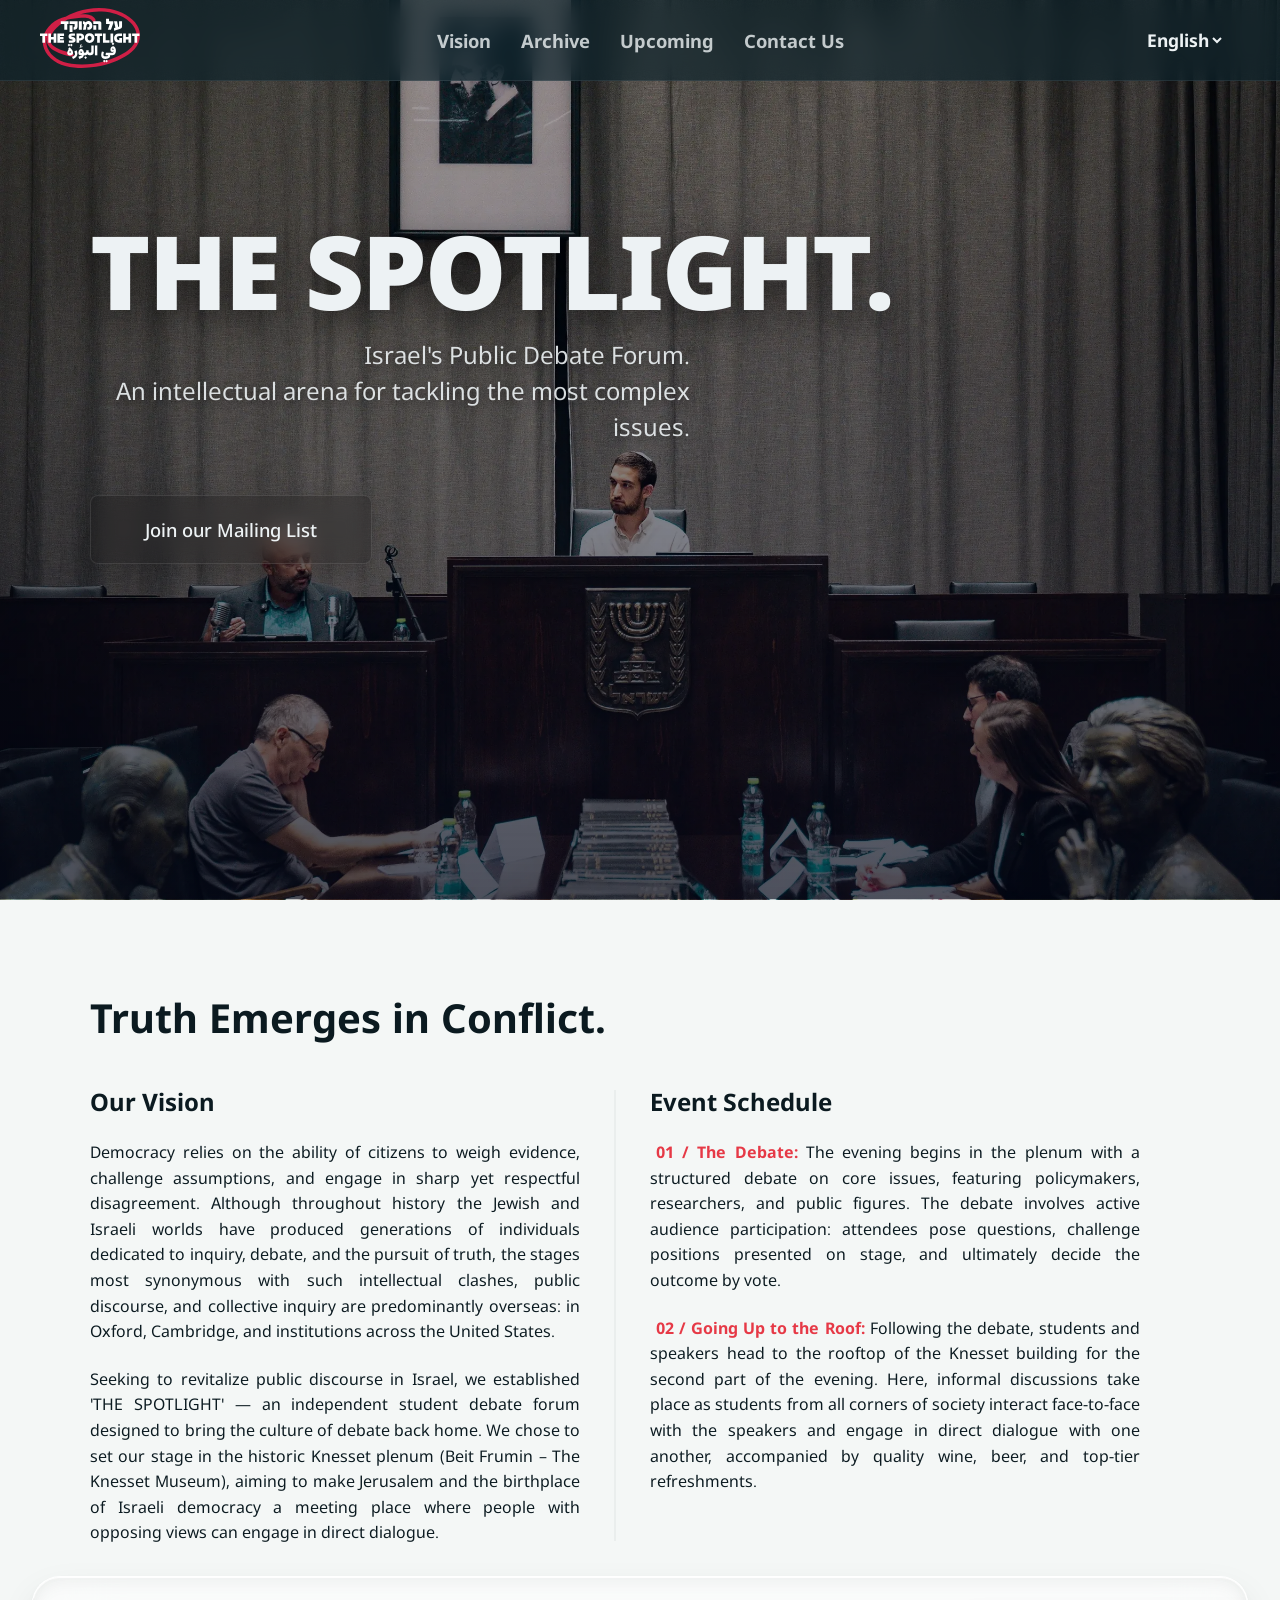
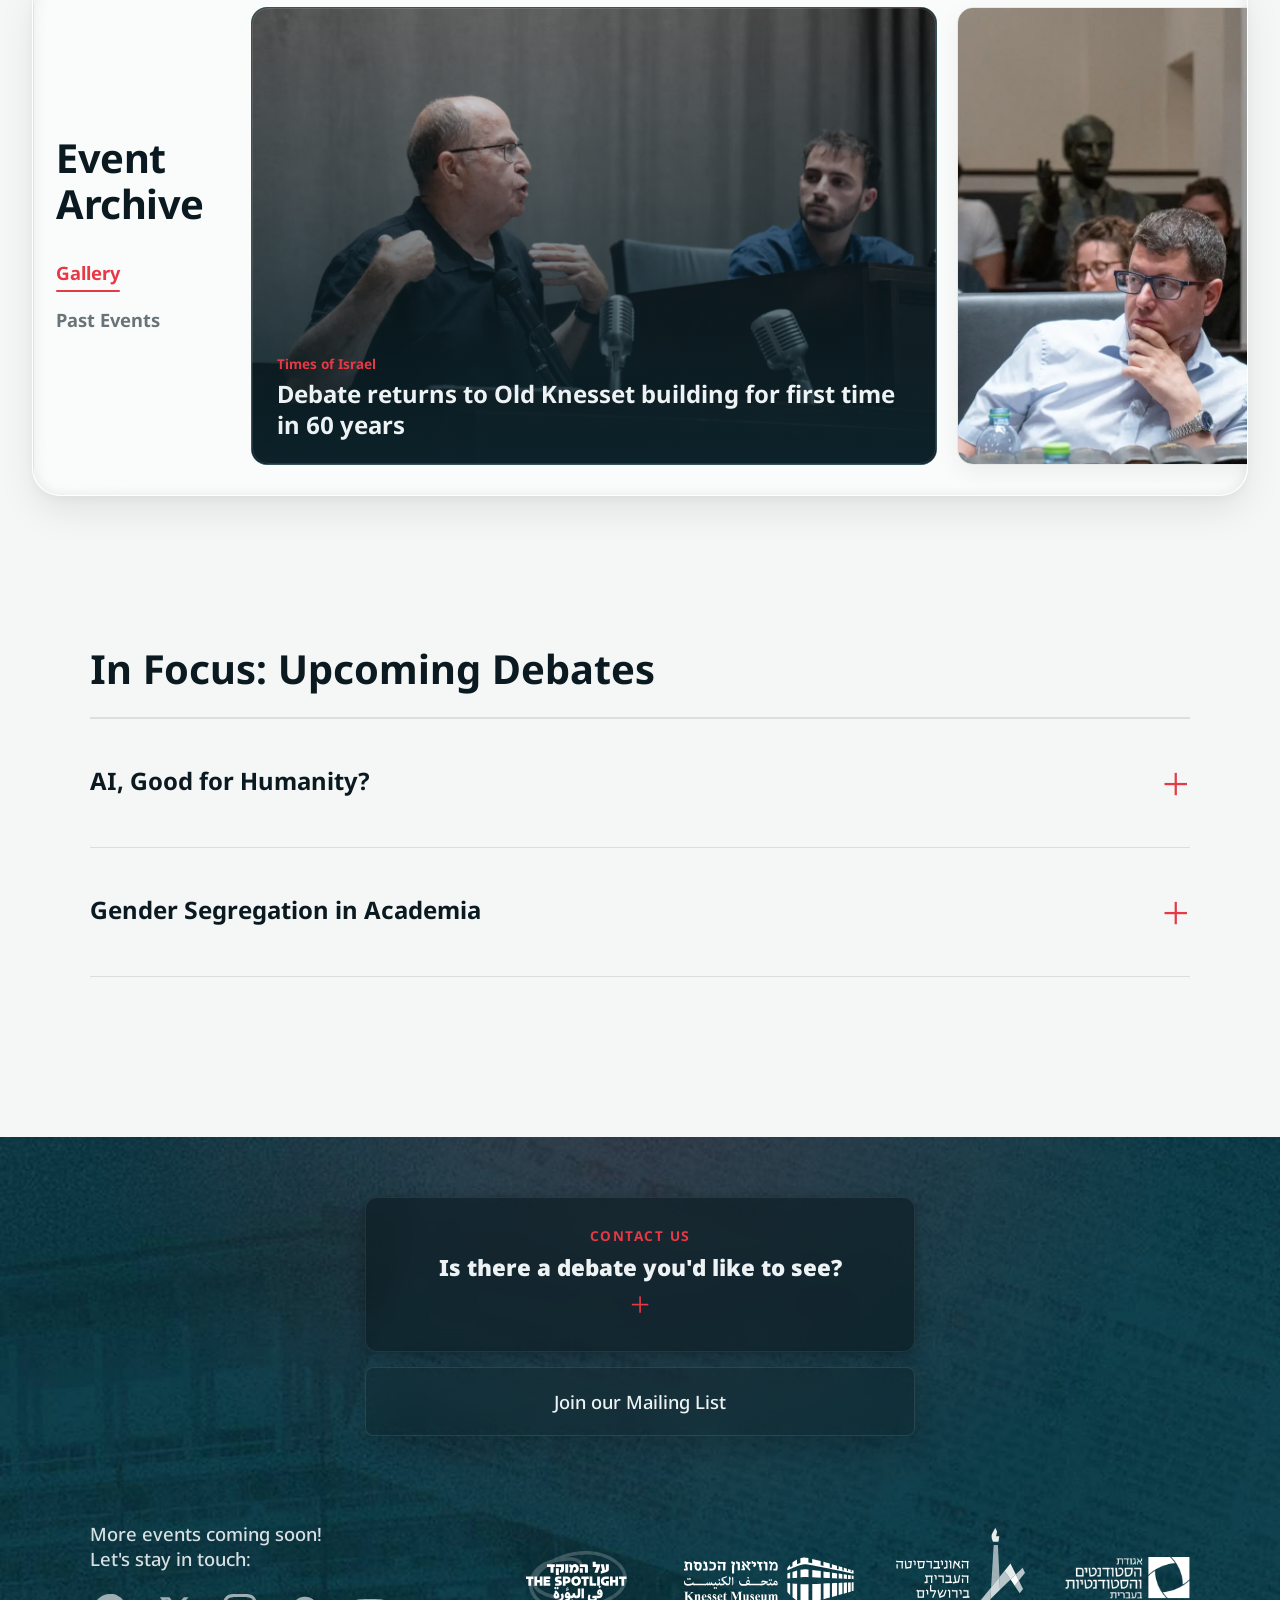
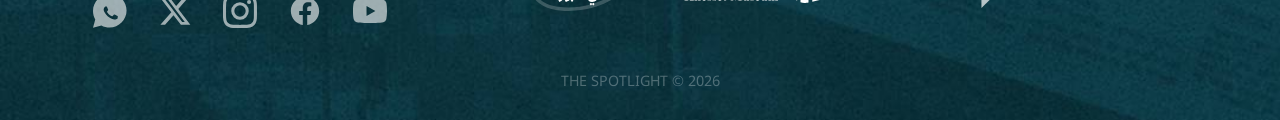
==== index.html @ 6055591a "Update index.html" ====
<!DOCTYPE html>
<html lang="he" dir="rtl">

<head>
    <meta charset="UTF-8">
    <meta name="viewport" content="width=device-width, initial-scale=1.0">

    <meta name="description"
        content="פורום הדיבייט 'על המוקד' מביא לירושלים עימותים פומביים ושיח אינטלקטואלי על סוגיות הליבה של החברה הישראלית. הצטרפו לזירת דיבייט ביקורתית, אמיצה ומרתקת.">
    <title>על המוקד | פורום לדיבייט ציבורי בירושלים</title>

    <meta property="og:title" content="על המוקד | פורום לדיבייט ציבורי">
    <meta property="og:description"
        content="זירה אינטלקטואלית להתמודדות ישירה עם הסוגיות המורכבות ביותר בחברה הישראלית.">
    <meta property="og:image" content="https://alhamoked.co.il/images/al-hamoked-logo-bg.jpg">
    <meta property="og:url" content="https://alhamoked.co.il/">
    <meta property="og:type" content="website">

    <link rel="canonical" href="https://alhamoked.co.il/">
    <link rel="icon" type="image/png" href="assets/logos/color-icon.svg">
    <link rel="preload" as="image" href="assets/backgrounds/home-bg.webp" media="(max-width: 768px)">
    <link rel="preload" as="image" href="assets/backgrounds/home-desktop.webp" media="(min-width: 769px)">

    <link rel="stylesheet" href="css/style.css?v=gallery-20261108b">
    <link rel="stylesheet" href="css/scroll-dots.css?v=4">

    <link rel="preconnect" href="https://fonts.googleapis.com">
    <link rel="preconnect" href="https://fonts.gstatic.com" crossorigin>
    <link rel="stylesheet" href="https://cdn.jsdelivr.net/npm/swiper@11/swiper-bundle.min.css" />
    <link rel="preload" as="style"
        href="https://fonts.googleapis.com/css2?family=Noto+Sans+Hebrew:wght@300;400;700;900&display=swap">
    <link rel="stylesheet"
        href="https://fonts.googleapis.com/css2?family=Noto+Sans+Hebrew:wght@300;400;700;900&display=swap" media="print"
        onload="this.media='all'">
    <noscript>
        <link rel="stylesheet"
            href="https://fonts.googleapis.com/css2?family=Noto+Sans+Hebrew:wght@400;700;900&display=swap">
    </noscript>
    <script async src="https://www.googletagmanager.com/gtag/js?id=G-80YD1XNTTD"></script>
    <script>
        window.dataLayer = window.dataLayer || [];
        function gtag() { dataLayer.push(arguments); }
        gtag('js', new Date());
        gtag('config', 'G-80YD1XNTTD');
    </script>


<body>
    <section id="hero">

        <header id="main-header">
            <div class="container header-container">

                <a href="#" class="header-logo">
                    <img src="assets/logos/al-hamoked-logo.svg" alt="על המוקד">
                </a>

                <div class="header-nav-wrapper">
                    <nav class="main-nav">
                        <a href="#vision" class="nav-link" data-i18n="nav_vision">חזון</a>
                        <a href="#archive" class="nav-link" data-i18n="nav_archive">ארכיון</a>
                        <a href="#launch" id="navLaunchLink" class="nav-link" style="display: none;"
                            data-i18n="nav_launch">האירוע הקרוב</a>
                        <a href="#future" class="nav-link" data-i18n="nav_future">במורד הדרך</a>
                        <a href="#contact" class="nav-link" data-i18n="nav_contact">צרו קשר</a>

                        <div class="mobile-lang-item">
                            <select class="lang-selector mobile-selector">
                                <option value="he">עברית</option>
                                <option value="en">English</option>
                                <option value="ar">العربية</option>
                            </select>
                        </div>
                    </nav>
                    <!--<a href="#" id="headerRegisterBtn" class="btn header-cta" target="_blank"
                        data-i18n="nav_register">להרשמה</a>-->
                </div>

                <div class="lang-switcher desktop-only" style="margin-right: 15px;">
                    <select class="lang-selector desktop-selector"
                        style="padding: 6px 0; background: transparent; color: inherit; border: none; outline: none; font-family: inherit; cursor: pointer; font-size: 1.1rem; font-weight: 700;">
                        <option value="he" style="color: #000;">עברית</option>
                        <option value="en" style="color: #000;">English</option>
                        <option value="ar" style="color: #000;">العربية</option>
                    </select>
                </div>

                <button class="hamburger" aria-label="תפריט ניווט">
                    <span class="bar"></span>
                    <span class="bar"></span>
                    <span class="bar"></span>
                </button>
            </div>
        </header>

        </header>
        <div class="container">

            <div class="reveal">

                <h1 data-i18n="hero_title">על המוקד.</h1>
                <p class="hero-sub" data-i18n="hero_sub"> פורום הדיבייט הציבורי בישראל.<br>
                    זירה אינטלקטואלית להתמודדות ישירה עם הסוגיות
                    המורכבות ביותר.
                </p>

                <div class="hero-alignment">
                    <div class="hero-buttons">
                        <a href="#" id="heroMainBtn" class="btn" target="_blank" data-i18n="hero_main_btn">להרשמה לאירוע
                            הקרוב</a>
                        <a href="#launch" id="heroLaunchBtn" class="btn btn-secondary"
                            data-i18n="hero_launch_btn">לפרטים על האירוע הקרוב</a>
                    </div>
                </div>
            </div>
        </div>
    </section>

    <section id="vision" class="section-light">
        <div class="container">
            <div class="vision-block reveal">
                <h2 class="vision-title" data-i18n="vision_title">האמת נחשפת בקונפליקט.</h2>

                <div class="vision-grid">
                    <!-- טור ימין -->
                    <div class="vision-col">
                        <h3 class="vision-subtitle" data-i18n="vision_subtitle_main">החזון שלנו</h3>
                        <p data-i18n="vision_p1"></p>
                        <p data-i18n="vision_p2"></p>
                    </div>

                    <!-- טור שמאל -->
                    <div class="vision-col">
                        <h3 class="vision-subtitle" data-i18n="vision_subtitle_secondary">מהלך האירוע</h3>

                        <p>
                            <strong class="vision-badge" data-i18n="vision_badge_debate"></strong>
                            <span data-i18n="vision_p_debate"></span>
                        </p>

                        <p>
                            <strong class="vision-badge" data-i18n="vision_badge_rooftop"></strong>
                            <span data-i18n="vision_p_rooftop"></span>
                        </p>
                    </div>
                </div>
            </div>
        </div>
    </section>

    <section id="archive" class="archive-section-outer">
        <div class="container-wide">
            <div class="archive-capsule">

                <!-- סרגל הצד הקבוע (חלק מובנה מהקפסולה) -->
                <div class="archive-sidebar">
                    <h2 data-i18n="archive_sidebar_title">ארכיון האירועים</h2>

                    <div class="archive-tabs">
                        <button class="archive-tab-btn active" data-target="galleryTrack" data-i18n="tab_gallery">גלריה</button>
                        <button class="archive-tab-btn" data-target="archiveTrack" data-i18n="tab_past_events">אירועי עבר</button>
                    </div>
                </div>

                <!-- אזור הגלילה האופקית של התמונות -->
                <div class="archive-scroll" id="archiveScroll">

                    <div class="archive-track-flex tab-content active" id="galleryTrack">
                        <a href="https://www.timesofisrael.com/debate-returns-to-old-knesset-building-for-first-time-in-60-years/"
                            target="_blank" class="event-card-img auto-width static-card">
                            <img src="assets/archive/730703763_18092832350096565_79495857836698295_n.webp"
                                alt="Times of Israel Article" loading="lazy" decoding="async" class="card-bg-img">
                            <div class="card-text-overlay">
                                <span class="event-date">Times of Israel</span>
                                <span class="event-card-title">Debate returns to Old Knesset building for first time in 60 years</span>
                            </div>
                        </a>
                        <img src="assets/archive/732610773_18092832368096565_1071673198414799114_n.webp" alt="תמונת אווירה" class="flex-img" loading="lazy" decoding="async">
                        <img src="assets/archive/photo-01.webp" alt="תמונת אווירה" class="flex-img" loading="lazy" decoding="async">
                        <img src="assets/archive/731335965_18092832377096565_7592075476505963204_n.webp" alt="תמונת אווירה" class="flex-img" loading="lazy" decoding="async">
                        <img src="assets/archive/730713371_18092832341096565_2025634589810185414_n.webp" alt="תמונת אווירה" class="flex-img" loading="lazy" decoding="async">
                        <img src="assets/archive/731068116_18092832398096565_5347207243813597346_n.webp" alt="תמונת אווירה" class="flex-img" loading="lazy" decoding="async">
                        <img src="assets/archive/730786551_18092832380096565_2765289788235460997_n.webp" alt="תמונת אווירה" class="flex-img" loading="lazy" decoding="async">
                        <img src="assets/archive/730774671_18092832389096565_7998700426880721513_n.webp" alt="תמונת אווירה" class="flex-img" loading="lazy" decoding="async">
                    </div>

                    <div class="archive-track-flex tab-content" id="archiveTrack">
                        <!-- מוזרק דינמית מה-JS -->
                    </div>

                </div>

            </div> <!-- סגירת archive-capsule -->
        </div> <!-- סגירת container-wide -->
    </section>
    <!-- שבלונת הכרטיסייה - מוסתרת -->
    <template id="archive-card-template">
        <a href="#" class="event-card-img">
            <span class="motion-label event-date" style="margin-bottom: 8px;"></span>
            <span class="event-card-title"></span>
        </a>
    </template>

    <!-- מודל תצוגת אירוע עבר (משופץ) -->
    <div class="event-modal" id="eventModal">
        <div class="event-modal-backdrop" id="eventModalBackdrop"></div>
        <div class="event-modal-content">
            <button class="event-modal-close" id="eventModalClose" aria-label="סגירה">&times;</button>

            <div class="modal-body">
                <!-- כותרת ונושא הדיבייט -->
                <h3 id="modalTitle" style="font-size: 2.8rem; font-weight: 900; margin-bottom: 20px;"></h3>
                <span class="motion-label" data-i18n="modal_motion">נושא הדיון</span>
                <p id="modalMotion" class="motion-text" style="font-size: 1.8rem; margin-bottom: 50px;"></p>

                <!-- 1. רשימת הדוברים (ראשונה, מיד אחרי הנושא) -->
                <div id="modalSides" class="sides-grid"></div>

                <!-- 2. דשבורד תוצאות (שני, עם ריווח מלמעלה ולמטה) -->
                <div id="modalResultsDashboard"
                    style="display: none; background: rgba(0,0,0,0.25); padding: 30px; border-radius: 12px; border: 1px solid rgba(255,255,255,0.05); margin-top: 60px; margin-bottom: 60px; align-items: center; justify-content: space-between;">

                    <!-- נתוני צד א' (ימין) -->
                    <div style="flex: 1; text-align: right;">
                        <h4 id="resNameA" style="font-size: 1.1rem; margin-bottom: 5px; opacity: 0.9;"></h4>
                        <span id="resVotesA"
                            style="font-size: 2.5rem; font-weight: 900; line-height: 1.1; display: block;"></span>
                        <span style="font-size: 1rem; opacity: 0.6;" data-i18n="modal_votes">קולות</span>
                        <!-- מופיע פעמיים במודל, הוסף לשניהם -->
                    </div>

                    <!-- גרף ה-SVG באמצע -->
                    <div style="flex: 1.5; text-align: center; padding: 0 20px;">
                        <img id="resChartImg" src="" alt="גרף הצבעות"
                            style="width: 100%; max-width: 250px; height: auto;">
                    </div>

                    <!-- נתוני צד ב' (שמאל) -->
                    <div
                        style="flex: 1; text-align: left; display: flex; flex-direction: column; align-items: flex-end;">
                        <h4 id="resNameB" style="font-size: 1.1rem; margin-bottom: 5px; opacity: 0.9;"></h4>
                        <div>
                            <span id="resVotesB"
                                style="font-size: 2.5rem; font-weight: 900; line-height: 1.1; display: block; text-align: left;"></span>
                            <span style="font-size: 1rem; opacity: 0.6;" data-i18n="modal_votes">קולות</span>
                            <!-- מופיע פעמיים במודל, הוסף לשניהם -->
                        </div>
                    </div>
                </div>

                <!-- 3. גלריית תמונות של האירוע (מוצגת רק אם יש תמונות) -->
                <div id="modalGallery" class="event-gallery" hidden>
                    <span class="motion-label eg-head"><span data-i18n="modal_gallery">מהאירוע</span></span>
                    <div class="eg-strip" id="egStrip"></div>
                </div>

                <!-- 4. סרטון היוטיוב (בתחתית עם ריווח גדול) -->
                <div class="modal-debate">
                    <span class="motion-label" style="margin-bottom: 20px; display: block;"
                        data-i18n="modal_full_debate">הדיבייט המלא</span>
                    <iframe id="modalVideo" class="video-embed" src="" frameborder="0"
                        allow="accelerometer; autoplay; clipboard-write; encrypted-media; gyroscope; picture-in-picture"
                        allowfullscreen></iframe>
                </div>
            </div>
        </div>
    </div>


    <div class="eg-lightbox" id="egLightbox" hidden role="dialog" aria-modal="true">
        <div class="eg-backdrop" id="egBackdrop"></div>
        <button class="eg-close" id="egClose" type="button" aria-label="סגירה">&times;</button>
        <a class="eg-download" id="egDownload" download target="_blank" rel="noopener" aria-label="הורדה באיכות מלאה" title="הורדת התמונה המקורית באיכות מלאה">
            <svg viewBox="0 0 24 24" width="18" height="18" fill="none" stroke="currentColor" stroke-width="2" stroke-linecap="round" stroke-linejoin="round"><path d="M12 4v11M7 11l5 5 5-5M5 20h14"/></svg>
        </a>
        <button class="eg-nav eg-prev" id="egPrev" type="button" aria-label="הקודם">&#8250;</button>
        <button class="eg-nav eg-next" id="egNext" type="button" aria-label="הבא">&#8249;</button>
        <img class="eg-img" id="egImg" alt="">
        <div class="eg-dots" id="egDots" aria-hidden="true"></div>
    </div>

    <div class="event-modal" id="ticketModal" role="dialog" aria-modal="true" aria-labelledby="ticketTitle" hidden>
        <div class="event-modal-backdrop" data-ticket-close></div>
        <div class="event-modal-content newsletter-modal-box ticket-modal-box">
            <button class="event-modal-close" type="button" data-ticket-close data-i18n-aria="wl_close">&times;</button>
            <h3 class="newsletter-modal-title" id="ticketTitle" data-i18n="wl_title">רשימת המתנה</h3>
            <p id="ticketEventTitle"></p>
            <div id="ticketPanel">
                <p class="ticket-seller-intro" id="ticketSellerIntro" data-i18n="wl_seller_intro" hidden></p>
                <p class="ticket-transfer" id="ticketTransfer" data-i18n="wl_transfer"></p>
                <form id="ticketForm" class="newsletter-form">
                    <div class="form-group"><label for="ticketName" data-i18n="wl_name"></label><input id="ticketName" name="name" class="form-control" autocomplete="name" maxlength="120" required></div>
                    <div class="form-group"><label for="ticketEmail" data-i18n="wl_email"></label><input id="ticketEmail" name="email" class="form-control" type="email" autocomplete="email" maxlength="254" required dir="ltr"></div>
                    <div class="form-group"><label for="ticketPhone" data-i18n="wl_phone"></label><input id="ticketPhone" name="phone" class="form-control" type="tel" autocomplete="tel" maxlength="40" dir="ltr"></div>
                    <div class="form-group"><label for="ticketQty" data-i18n="wl_qty"></label><input id="ticketQty" name="qty" class="form-control" type="number" value="1" min="1" max="10" step="1" required></div>
                    <label class="ticket-consent"><input type="checkbox" name="consent" required><span data-i18n="wl_consent"></span></label>
                    <div id="ticketTurnstile" class="ticket-turnstile"></div>
                    <button class="btn" type="submit" data-i18n="wl_submit"></button>
                </form>
                <p id="ticketMessage" role="status" aria-live="polite"></p>
                <button type="button" class="ticket-switch" id="ticketSwitch" data-ticket-switch data-i18n="wl_cant"></button>
            </div>
        </div>
    </div>

    <!-- מודאל רשימת תפוצה (Brevo) -->
    <div class="event-modal" id="newsletterModal">
        <div class="event-modal-backdrop" id="newsletterModalBackdrop"></div>
        <div class="event-modal-content newsletter-modal-box">
            <button class="event-modal-close" id="newsletterModalClose" aria-label="סגירה">&times;</button>

            <span class="motion-label" data-i18n="newsletter_badge">עדכונים שוטפים</span>
            <h3 class="newsletter-modal-title" data-i18n="newsletter_title">רשימת התפוצה</h3>
            <p class="newsletter-modal-desc" data-i18n="newsletter_desc">
                היו הראשונים להתעדכן בנושאי הדיבייט הבאים, פתיחת מכירת כרטיסים ואירועים מיוחדים.
            </p>

            <form id="newsletterForm"
                action="https://9b69f01d.sibforms.com/serve/[base64]"
                method="POST" class="newsletter-form">
                <div class="form-group">
                    <label for="newsletter_name" data-i18n="form_name">שם מלא *</label>
                    <input type="text" name="FIRSTNAME" id="newsletter_name" class="form-control"
                        data-i18n-placeholder="form_name_placeholder" placeholder="הכנס שם מלא" required>
                </div>

                <div class="form-group">
                    <label for="newsletter_email" data-i18n="newsletter_email_label">אימייל *</label>
                    <input type="email" name="EMAIL" id="newsletter_email" class="form-control"
                        data-i18n-placeholder="newsletter_email_placeholder" placeholder="your@email.com" required>
                </div>

                <div id="newsletterTurnstile" class="ticket-turnstile"></div>
                <button type="submit" id="newsletterSubmitBtn" class="btn" style="width: 100%; margin-top: 10px;"
                    data-i18n="newsletter_submit">אישור והרשמה</button>
            </form>

            <p id="newsletterSuccessMsg"
                style="display: none; color: #4ade80; font-size: 1.2rem; font-weight: 700; text-align: center; margin-top: 20px;">
                תודה שנרשמת! פרטיך נקלטו בהצלחה.
            </p>
            <p id="newsletterErrorMsg"
                style="display: none; color: var(--accent-red); font-size: 1rem; text-align: center; margin-top: 15px;">
                חלה שגיאה בהרשמה, אנא נסו שוב.
            </p>
        </div>
    </div>
    <!-- סקשן הבמה המרכזית (מוסתר כברירת מחדל, יופעל רק אם יש אירוע קרוב בג'ייסון) -->
    <section id="launch" class="section-dark" style="display: none;">
        <div class="container">

            <div id="launchEventContainer">
               <h2 id="launchDate" class="section-main-title reveal"></h2>
                <div class="featured-card reveal" onclick="this.classList.toggle('active')">

                    <div class="launch-head-container">
                        <!-- שורת מידע: נושא מרכזי ומיקום -->
                        <div class="launch-top-row">
                            <span class="motion-label" data-i18n="launch_motion_label" style="margin: 0;">הנושא
                                המרכזי</span>
                            <div class="location-wrapper" style="margin: 0;">
                                <a id="launchLocationLink" href="#" target="_blank" class="location-link">
                                    <svg class="location-icon" xmlns="http://www.w3.org/2000/svg" viewBox="0 0 24 24"
                                        fill="currentColor">
                                        <path
                                            d="M12 2C8.13 2 5 5.13 5 9c0 5.25 7 13 7 13s7-7.75 7-13c0-3.87-3.13-7-7-7zm0 9.5c-1.38 0-2.5-1.12-2.5-2.5s1.12-2.5 2.5-2.5 2.5 1.12 2.5 2.5-1.12 2.5-2.5 2.5z" />
                                    </svg>
                                    <span id="launchLocationText"></span>
                                </a>
                            </div>
                        </div>

                        <!-- שורת כותרת ופלוס -->
                        <div class="launch-title-row">
                            <h3 id="launchTitle" style="margin: 0; font-weight: 900;"></h3>
                            <span class="card-toggle-icon">+</span>
                        </div>
                    </div>
                    <div class="motion-box">
                        <!-- לוח תוכנייה מודרני מפוצל -->
                        <div id="launchProgramGrid" class="program-grid">
                            <!-- מוזרק דינמית מ-main.js -->
                        </div>

                        <!-- כפתור הרשמה ממוקד -->
                        <div class="launch-actions">
                            <a href="#" id="launchCardRegisterBtn" class="btn-card-register" target="_blank" data-i18n="hero_main_btn" onclick="event.stopPropagation()">להרשמה לאירוע הקרוב</a>
                        </div>
                    </div>

                </div>
            </div>

        </div>
    </section>


    <section id="future" class="section-light">
        <div class="container reveal">
            <h2 class="section-main-title" data-i18n="future_title">במוקד: עימותים קרובים</h2>
            <!-- לכאן ה-JS ישפוך את האירועים העתידיים מהג'ייסון -->
            <div class="event-list" id="futureEventsContainer">

            </div>
        </div>
    </section>

    <div class="bottom-unified-wrapper">
        <section id="contact" class="section-dark">
            <div class="container reveal">

                <!-- מעטפת חדשה שמאחדת את הטופס ואת כפתור התפוצה -->
                <div class="contact-wrapper">

                    <div class="featured-card contact-card-compact" onclick="this.classList.toggle('active')"
                        style="text-align: center;">
                        <span class="motion-label" data-i18n="contact_label">צרו קשר</span>
                        <h3 style="font-weight: 900; margin: 8px 0 0 0;" data-i18n="contact_title">יש לכם דיבייט שהייתם
                            רוצים לראות?</h3>
                        <span class="card-toggle-icon contact-toggle-bottom">+</span>

                        <div class="motion-box">
                            <form id="suggestForm" class="contact-form" action="https://formspree.io/f/mjgzjgkk"
                                method="POST" onclick="event.stopPropagation()">

                                <div class="form-group">
                                    <label for="debate_title" data-i18n="form_debate_title">כותרת הדיון המוצע</label>
                                    <input type="text" name="debate_title" id="debate_title" class="form-control"
                                        data-i18n-placeholder="form_debate_title_placeholder"
                                        placeholder="איזה נושא הייתם רוצים לראות?">
                                </div>

                                <div class="form-group">
                                    <label for="speakers" data-i18n="form_speakers">דוברים אפשריים</label>
                                    <input type="text" name="speakers" id="speakers" class="form-control"
                                        data-i18n-placeholder="form_speakers_placeholder"
                                        placeholder="מי מתאים לייצג את הצדדים?">
                                </div>

                                <div class="form-group">
                                    <label for="message" data-i18n="form_message">פרטים נוספים *</label>
                                    <textarea name="message" id="message" rows="4" class="form-control"
                                        data-i18n-placeholder="form_message_placeholder"
                                        placeholder="למה זה נושא מעניין? למה עם הדוברים האלה?" required></textarea>
                                </div>

                                <div class="form-group">
                                    <label for="name" data-i18n="form_name">שם מלא *</label>
                                    <input type="text" name="name" id="name" class="form-control"
                                        data-i18n-placeholder="form_name_placeholder" placeholder="הכנס שם מלא"
                                        required>
                                </div>

                                <div class="form-group">
                                    <label for="contact_info" data-i18n="form_contact_info">איך ניתן ליצור איתך
                                        קשר</label>
                                    <input type="text" name="contact_info" id="contact_info" class="form-control"
                                        data-i18n-placeholder="form_contact_info_placeholder"
                                        placeholder="אימייל או מספר טלפון">
                                </div>

                                <!-- הודעת שגיאה נסתרת לואלידציה -->
                                <p id="formErrorMsg"
                                    style="color: var(--accent-red); display: none; font-size: 0.9rem; text-align: right; margin-top: -10px; margin-bottom: 10px;"
                                    data-i18n="form_error_missing_field">יש למלא לפחות כותרת דיון או דוברים אפשריים.</p>

                                <button type="submit" class="btn" data-i18n="form_submit">שליחה</button>
                            </form>
                        </div>
                    </div>

                    <!-- באנר רשימת תפוצה צמוד -->
                    <div class="mailing-list-banner">
                        <button type="button" class="btn btn-secondary open-newsletter-btn"
                            data-i18n="hero_mailing_btn">הצטרפו לרשימת התפוצה</button>
                    </div>

                </div>
            </div>
        </section>
        <footer>
            <div class="container">
                <div class="footer-split">

                    <!-- הקונטיינר שעוטף את הכותרת ואת הרשתות החברתיות ושומר עליהם יחד -->
                    <div class="footer-community">
                        <h3 class="social-title" data-i18n="footer_title">יש עוד אירועים בקרוב!<br>בואו נהיה בקשר:</h3>
                        <div class="social-links">
                            <a href="https://chat.whatsapp.com/I3DnyLLLv55Es70sIE0f7J?s=cl&p=i&ilr=4" target="_blank"
                                title="WhatsApp">
                                <svg viewBox="0 0 24 24" fill="currentColor">
                                    <path
                                        d="M12.004 0c-6.621 0-11.996 5.377-11.996 11.997 0 2.112.549 4.161 1.591 5.965l-1.591 5.814 5.952-1.56c1.751.954 3.722 1.458 5.728 1.458 6.621 0 12.012-5.388 12.012-12.012.001-6.62-5.381-11.962-11.996-11.962zm5.782 16.632c-.244.686-1.213 1.252-1.854 1.341-.441.062-1.015.086-1.631-.11-.383-.122-.863-.294-1.467-.554-2.571-1.104-4.225-3.732-4.353-3.903-.128-.171-.941-1.252-.941-2.389 0-1.137.592-1.694.803-1.926.211-.232.459-.289.613-.289.155 0 .309 0 .443.007.143.007.337-.054.527.403.194.464.664 1.618.723 1.741.059.122.099.264.019.423-.08.158-.12.257-.239.396-.12.139-.253.309-.36.423-.121.121-.247.253-.102.502.146.249.645 1.065 1.385 1.723.954.851 1.755 1.114 2.004 1.238.249.124.394.104.542-.067.148-.171.632-.734.801-.984.168-.249.337-.208.567-.123.23.085 1.458.687 1.707.812.249.124.415.184.476.288.06.104.06.602-.184 1.288z" />
                                </svg>
                            </a>
                            <a href="https://x.com/@alhamoked" target="_blank" title="Twitter / X">
                                <svg viewBox="0 0 24 24" fill="currentColor">
                                    <path
                                        d="M18.244 2.25h3.308l-7.227 8.26 8.502 11.24H16.17l-5.214-6.817L4.99 21.75H1.68l7.73-8.835L1.254 2.25H8.08l4.713 6.231zm-1.161 17.52h1.833L7.084 4.126H5.117z" />
                                </svg>
                            </a>
                            <a href="https://instagram.com/al.hamoked" target="_blank" title="Instagram">
                                <svg viewBox="0 0 24 24" fill="currentColor">
                                    <path
                                        d="M12 2.163c3.204 0 3.584.012 4.85.07 3.252.148 4.771 1.691 4.919 4.919.058 1.265.069 1.645.069 4.849 0 3.205-.012 3.584-.069 4.849-.149 3.225-1.664 4.771-4.919 4.919-1.266.058-1.644.07-4.85.07-3.204 0-3.584-.012-4.849-.07-3.26-.149-4.771-1.699-4.919-4.92-.058-1.265-.07-1.644-.07-4.849 0-3.204.013-3.583.07-4.849.149-3.227 1.664-4.771 4.919-4.919 1.266-.057 1.645-.069 4.849-.069zM12 0C8.741 0 8.333.014 7.053.072 2.695.272.273 2.69.073 7.051.014 8.333 0 8.741 0 12c0 3.259.014 3.668.072 4.948.2 4.358 2.618 6.78 6.98 6.98 1.281.058 1.689.072 4.948.072 3.259 0 3.668-.014 4.948-.072 4.354-.2 6.782-2.618 6.979-6.98.059-1.28.073-1.689.073-4.948 0-3.259-.014-3.667-.072-4.947-.196-4.354-2.617-6.78-6.979-6.98C15.668.014 15.259 0 12 0zm0 5.838a6.162 6.162 0 100 12.324 6.162 6.162 0 000-12.324zM12 16a4 4 0 110-8 4 4 0 010 8zm6.406-11.845a1.44 1.44 0 100 2.881 1.44 1.44 0 000-2.881z" />
                                </svg>
                            </a>
                            <a href="https://www.facebook.com/people/%D7%A2%D7%9C-%D7%94%D7%9E%D7%95%D7%A7%D7%93/61590859794028/"
                                target="_blank" title="Facebook">
                                <svg viewBox="0 0 24 24" fill="currentColor">
                                    <path
                                        d="M22 12c0-5.523-4.477-10-10-10S2 6.477 2 12c0 4.991 3.657 9.128 8.438 9.878v-6.987h-2.54V12h2.54V9.797c0-2.506 1.492-3.89 3.777-3.89 1.094 0 2.238.195 2.238.195v2.46h-1.26c-1.243 0-1.63.771-1.63 1.562V12h2.773l-.443 2.89h-2.33v6.988C18.343 21.128 22 16.991 22 12z" />
                                </svg>
                            </a>
                            <a href="https://www.youtube.com/@al.hamoked" target="_blank" title="YouTube">
                                <svg viewBox="0 0 24 24" fill="currentColor">
                                    <path
                                        d="M23.498 6.186a3.016 3.016 0 00-2.122-2.136C19.505 3.545 12 3.545 12 3.545s-7.505 0-9.377.505A3.017 3.017 0 00.502 6.186C0 8.07 0 12 0 12s0 3.93 0.502 5.814a3.016 3.016 0 002.122 2.136c1.871.505 9.376.505 9.376.505s7.505 0 9.377-.505a3.015 3.015 0 002.122-2.136C24 15.93 24 12 24 12s0-3.93-.502-5.814zM9.545 15.568V8.432L15.818 12l-6.273 3.568z" />
                                </svg>
                            </a>
                        </div>
                    </div>

                    <!-- הקונטיינר של הלוגואים השותפים -->
                    <div class="footer-partners">
                        <div class="partners-banner">
                            <img src="assets/logos/white-logo.svg" alt="על המוקד" class="brand-logo">
                            <img src="assets/logos/museumLogo.svg" alt="מוזיאון הכנסת" class="musiom-logo">
                            <img src="assets/logos/huji-logo.svg" alt="האוניברסיטה העברית">
                            <img src="assets/logos/aguda.svg" alt="אגודה" class="resize-logo">
                        </div>
                    </div>

                </div>

                <p style="opacity: 0.3; font-size: 0.9rem; margin-top: 40px; text-align: center;"
                    data-i18n="footer_copyright">על המוקד © 2026</p>
            </div>
        </footer>
    </div>

    <script src="https://cdn.jsdelivr.net/npm/swiper@11/swiper-bundle.min.js"></script>
    <script src="https://challenges.cloudflare.com/turnstile/v0/api.js?render=explicit" async defer></script>
    <script src="js/tickets-config.js?v=2"></script>
    <script src="js/tickets.js?v=2"></script>
    <script src="js/main.js?v=7"></script>
    <script src="js/newsletter.js?v=1"></script>
</body>

</html>
---- css/style.css ----
/* CSS refactor: same baseline appearance; duplicate declarations removed conservatively.
 * Remaining !important declarations preserve inline-style and cascade overrides. */
/* ========================================= */
/* 1. CSS VARIABLES & BASE SETUP             */
/* ========================================= */
:root {
    /* הצבעים המקוריים הכהים */
    --deep-bg: #0c232b;
    --pearl: #f4f7f6;
    --accent-red: #e63946;
    --accent-glow: rgba(230, 57, 70, 0.2);
    --dark-text: #0b1a20;
    --light-text: #edf2f4;

    /* המשתנים שחסרים וגרמו לשקיפות (מותאמים לצבע המקורי) */
    --card-bg: rgba(11, 26, 32, 0.95);
    /* צבע אטום כמעט לגמרי לכרטיסיות */
    --card-surface: #1a3a44;
    /* צבע לכרטיסיות ארכיון */
    --border-soft: rgba(255, 255, 255, 0.12);
}

* {
    box-sizing: border-box;
    margin: 0;
    padding: 0;
}

body {
    font-family: 'Noto Sans Hebrew', sans-serif;
    background-color: var(--deep-bg);
    color: var(--light-text);
    overflow-x: hidden;
    font-weight: 400;
    /* מבטיח טקסט רץ קריא ונקי */
}

h1,
h2,
h3,
h4 {
    font-weight: 700;
    /* במקום 900 */
}

section {
    display: flex;
    align-items: center;
    padding: 80px 20px;
    position: relative;
}

.container {
    max-width: 1100px;
    margin: 0 auto;
    width: 100%;
    z-index: 5;
}

/* ========================================= */
/* 2. SHARED COMPONENTS & UTILITIES          */
/* ========================================= */
.section-dark {
    background-color: var(--deep-bg);
    color: var(--light-text);
    background-image:
        radial-gradient(circle at 50% -20%, var(--accent-glow) 0%, transparent 60%),
        url('../assets/backgrounds/texture-bg.jpg');
    background-size: 100% 100%, cover;
    background-position: center top, center center;
    background-repeat: no-repeat;
}

.section-light {
    background-color: var(--pearl);
    color: var(--dark-text);
    background-image: none;
}

/* כפתור ברירת מחדל / להרשמה לאירוע הקרוב - שקיפות ואפקט זכוכית כמו ההדר */
.btn {
    display: inline-block;
    /* הערכים המדויקים של ה-Header העליון */
    background: rgba(12, 35, 43, 0.65);
    backdrop-filter: blur(12px);
    -webkit-backdrop-filter: blur(12px);
    border: 1px solid rgba(255, 255, 255, 0.08);

    color: var(--accent-red);
    padding: 21px 54px;
    border-radius: 8px;
    text-decoration: none;
    font-weight: 500;
    font-size: 1.15rem;
    box-shadow: 0 10px 25px rgba(0, 0, 0, 0.3);
    transition: all 0.3s ease;
    text-align: center;
}

button,
input,
select,
textarea {
    font-family: inherit;
}

.btn:hover {
    transform: translateY(-5px);
    /* התכהות עדינה בריחוף בדומה למצב scrolled של ה-Header */
    background: rgba(12, 35, 43, 0.85);
    border-color: rgba(255, 255, 255, 0.2);
    box-shadow: 0 12px 30px rgba(0, 0, 0, 0.4);
    color: var(--accent-red);
}

/* כפתור משני (לפרטים על האירוע הקרוב) */
.btn-secondary {
    background: rgba(0, 0, 0, 0.2);
    border: 1px solid rgba(255, 255, 255, 0.1);
    box-shadow: 0 10px 30px rgba(0, 0, 0, 0.2);
    color: var(--light-text);
}

.btn-secondary:hover {
    background: rgba(255, 255, 255, 0.1);
    border-color: rgba(255, 255, 255, 0.3);
    box-shadow: 0 10px 30px rgba(0, 0, 0, 0.3);
    color: var(--light-text);
    transform: translateY(-5px);
}

/* כפתור הרשמה בתוך כרטיסיית האירוע (עיצוב זהה לכפתור 'לפרטים') */
.btn-card-register {
    display: inline-block;
    background: rgba(0, 0, 0, 0.2);
    border: 1px solid rgba(255, 255, 255, 0.1);
    box-shadow: 0 10px 30px rgba(0, 0, 0, 0.2);
    color: var(--accent-red);
    padding: 21px 54px;
    border-radius: 8px;
    text-decoration: none;
    font-weight: 700;
    font-size: 1.15rem;
    transition: all 0.3s ease;
    text-align: center;
}

.btn-card-register:hover {
    background: rgba(255, 255, 255, 0.1);
    border-color: rgba(255, 255, 255, 0.3);
    box-shadow: 0 10px 30px rgba(0, 0, 0, 0.3);
    color: var(--accent-red);
    transform: translateY(-5px);
}

/* כפתור ההרשמה העליון בהדר - נשאר כמות שהוא במקור */
.header-cta {
    backdrop-filter: none !important;
}

.header-cta:hover {
    transform: translateY(-2px);
    background: rgba(230, 57, 70, 0.1) !important;
}

.draft {
    display: none !important;
}

.reveal {
    opacity: 0;
    transform: translateY(40px);
    transition: all 0.8s ease-out;
}

.reveal.visible {
    opacity: 1;
    transform: translateY(0);
}

.hero-alignment {
    text-align: right;
}

html[dir="ltr"] .hero-alignment {
    text-align: left;
}

/* ========================================= */
/* 3. HEADER & NAVIGATION                    */
/* ========================================= */
#main-header {
    position: fixed;
    top: 0;
    right: 0;
    left: 0;
    z-index: 1000;

    /* הקסם של אפקט הזכוכית */
    background: rgba(12, 35, 43, 0.65);
    /* הצבע המקורי שלך עם 65% אטימות */
    backdrop-filter: blur(12px);
    /* טשטוש אלגנטי של מה שעובר מאחורי ההדר */
    -webkit-backdrop-filter: blur(12px);
    /* תמיכה הכרחית למכשירי אפל (אייפון/מק) */

    border-bottom: 1px solid rgba(255, 255, 255, 0.08);
    transition: all 0.3s ease;
}

#main-header.scrolled {
    /* כשיורדים למטה באתר, ההדר הופך לקצת יותר אטום כדי לשמור על קריאות התפריט */
    background: rgba(12, 35, 43, 0.9);
    box-shadow: 0 4px 25px rgba(0, 0, 0, 0.5);
}

#main-header .header-container {
    max-width: none !important;
    width: 100%;
    padding: 0 40px !important;
    display: flex;
    justify-content: space-between;
    align-items: center;
    height: 80px;
}

.header-logo img {
    height: 60px;
    filter: none;
    transition: transform 0.3s ease;
}

.header-logo {
    margin-left: -0px;
}

.header-logo:hover img {
    transform: scale(1.05);
}

.header-nav-wrapper {
    display: flex;
    align-items: center;
    gap: 40px;
}

.main-nav {
    display: flex;
    gap: 30px;
}

.nav-link {
    color: var(--light-text);
    text-decoration: none;
    font-size: 1.15rem;
    font-weight: 700;
    opacity: 0.8;
    transition: all 0.3s ease;
    position: relative;
}

.nav-link::after {
    content: '';
    position: absolute;
    bottom: -5px;
    right: 0;
    width: 0;
    height: 2px;
    background: var(--accent-red);
    transition: width 0.3s ease;
}

.nav-link:hover {
    opacity: 1;
    color: var(--light-text);
}

.nav-link:hover::after {
    width: 100%;
}

.header-cta {
    padding: 10px 25px;
    font-size: 1.15rem;
    font-weight: 700;
    box-shadow: none;
    background: transparent !important;
    border: 2px solid var(--accent-red) !important;
    color: var(--accent-red) !important;
}

.hamburger {
    display: none;
    background: none;
    border: none;
    cursor: pointer;
    flex-direction: column;
    gap: 6px;
    z-index: 1001;
}

.hamburger .bar {
    width: 28px;
    height: 2px;
    background-color: var(--light-text);
    transition: all 0.3s ease;
}

/* ========================================= */
/* 4. HERO SECTION                           */
/* ========================================= */
#hero {
    min-height: 100vh;
    background: linear-gradient(rgba(2, 6, 23, 0.25), rgba(2, 6, 23, 0.7)),
        url('../assets/backgrounds/home-bg.webp') center/cover;
    border-bottom: 1px solid rgba(255, 255, 255, 0.05);
    align-items: flex-start;
    padding-top: 25vh;
}


/* Desktop uses the wider photo; keep the hand-tuned mobile crop untouched. */
@media (min-width: 769px) {
    #hero {
        background-image: linear-gradient(rgba(2, 6, 23, 0.25), rgba(2, 6, 23, 0.7)),
            url('../assets/backgrounds/home-desktop.webp');
        background-size: auto, cover;
        background-position: 0 0, center 60%;
    }
}

#hero h1 {
    font-size: clamp(2.5rem, 8vw, 6.5rem);
    font-weight: 900;
    line-height: 0.9;
    margin-bottom: 20px;
    letter-spacing: -2px;
    text-shadow: 0 10px 30px rgba(0, 0, 0, 0.5);
}

.hero-sub {
    font-size: 1.5rem;
    font-weight: 400;
    line-height: 1.5;
    opacity: 0.9;
    margin-bottom: 50px;
    text-shadow: 0 2px 10px rgba(0, 0, 0, 0.5);
    max-width: 600px;
    text-align: right;
}

.hero-buttons {
    display: inline-flex;
    flex-wrap: wrap;
    gap: 20px;
    margin-bottom: 15px;
}

.price-note {
    display: block;
    margin-top: 10px;
    font-size: 0.85rem;
    font-weight: 400;
    color: rgba(255, 255, 255, 0.6);
}

.partners-banner {
    position: absolute;
    top: 30px;
    left: 50px;
    display: flex;
    align-items: center;
    gap: 40px;
    z-index: 10;
}

.partners-banner img {
    width: auto;
    background: transparent;
    filter: brightness(0) invert(1);
    opacity: 0.75;
    transition: transform 0.3s ease;
}

.partners-banner img.brand-logo {
    height: 60px;
    filter: none !important;
    opacity: 0.85 !important;
    margin-right: 15px;
    transform: translateY(5px);
}

.partners-banner img.brand-logo:hover {
    opacity: 1 !important;
    transform: scale(1.05) translateY(0px);
}

.partners-banner img.musiom-logo {
    height: 48px;
    transform: translateY(4px);
}

.partners-banner img.resize-logo {
    height: 42px;
    transform: translateY(2px);
}

.partners-banner img:not(.brand-logo):not(.musiom-logo):not(.resize-logo) {
    height: 80px;
    transform: translateY(-8px);
}

.partners-banner img:not(.brand-logo):not(.musiom-logo):not(.resize-logo):hover {
    transform: translateY(-12px) scale(1.05);
    opacity: 1;
}

.partners-banner img:not(.brand-logo):hover {
    transform: scale(1.05);
    opacity: 1;
}

/* ========================================= */
/* 5. VISION SECTION                         */
/* ========================================= */
#vision {
    min-height: auto;
    padding: 90px 20px 20px 20px;
    /* צומצם מ-90px בתחתית ל-20px בלבד */
}

.vision-block {
    border-right: none;
    padding-right: 0;
}

.vision-title {
    font-size: 2.5rem;
    font-weight: 700;
    margin-bottom: 40px;
}

/* הגריד של שני הטורים עם קו מפריד עדין באמצע */
.vision-grid {
    display: grid;
    grid-template-columns: 1fr 1fr;
    gap: 70px;
    align-items: start;
    max-width: 1050px;
    position: relative;
}

/* קו מפריד אנכי עדין מאוד בין החלקים */
.vision-grid::after {
    content: '';
    position: absolute;
    top: 5px;
    bottom: 5px;
    left: 50%;
    transform: translateX(-50%);
    width: 1px;
    background-color: rgba(11, 26, 32, 0.08);
    /* שקיפות עדינה מאוד */
}

.vision-col {
    display: flex;
    flex-direction: column;
    gap: 22px;
    /* רווח אחיד בין הכותרת לפסקאות */
}

.vision-subtitle {
    font-size: 1.5rem;
    font-weight: 700;
    color: var(--dark-text);
    margin: 0;
}

.vision-col p {
    font-size: 1rem;
    line-height: 1.6;
    font-weight: 400;
    color: var(--dark-text);
    text-align: justify;
    margin: 0;
}

/* התגית האדומה כחלק שזור ורציף בתחילת הפסקה */
.vision-inline-tag {
    font-size: 1rem;
    font-weight: 700;
    color: var(--accent-red);
    margin-left: 6px;
    display: inline;
}

.vision-badge {
    font-size: 1rem;
    font-weight: 700;
    display: inline;
    color: var(--accent-red);
    margin-left: 6px;
}

@media (max-width: 768px) {
    .vision-grid {
        grid-template-columns: 1fr;
        gap: 35px;
    }

    .vision-grid::after {
        display: none;
        /* ביטול הקו המפריד במסכים קטנים */
    }

    .vision-title {
        font-size: 1.85rem;
        margin-bottom: 25px;
    }

    .vision-col p {
        font-size: 1rem;
        text-align: right;
    }
}

/* ========================================= */
/* 6. ARCHIVE SECTION - APPLE SPOTLIGHT GLASS*/
/* ========================================= */

.container-wide {
    width: 95%;
    max-width: 1700px;
    margin: 0 auto;
}

/* המשטח החיצוני: נקי ובהיר */
.archive-section-outer {
    padding: 10px 0 70px 0 !important;
    /* 10px בלבד מלמעלה כדי להצמיד את הקפסולה לחזון */
    background-color: var(--pearl) !important;
    background-image: none !important;
    display: flex;
    justify-content: center;
    width: 100%;
}

/* קפסולת הספוטלייט: זכוכית בהירה, טשטוש עמוק וצל ענק ורך */
/* קפסולת הספוטלייט עם האפקט הקעור */
.archive-capsule {
    display: flex !important;
    align-items: stretch !important;
    height: 520px !important;
    width: 100%;
    border-radius: 28px;
    overflow: hidden;
    background: rgba(255, 255, 255, 0.55) !important;
    backdrop-filter: blur(40px) saturate(190%) !important;
    -webkit-backdrop-filter: blur(40px) saturate(190%) !important;
    border: 1px solid rgba(255, 255, 255, 0.9) !important;
    /* החלף את בלוק ה-box-shadow בלבד */
    box-shadow:
        0 16px 36px rgba(0, 0, 0, 0.08),
        0 4px 12px rgba(0, 0, 0, 0.04),
        inset 0 1px 1px rgba(255, 255, 255, 1),
        inset 0 4px 18px rgba(0, 0, 0, 0.06),
        inset 0 -2px 10px rgba(0, 0, 0, 0.03) !important;
}

/* סיידבר מהודק ומצומצם: רוחב מוקטן מ-280px ל-220px וריפודים הדוקים */
.archive-sidebar {
    flex: 0 0 180px;
    padding: 30px 22px;
    display: flex;
    flex-direction: column;
    justify-content: center;
    background: transparent !important;
    border-left: 1px solid rgba(0, 0, 0, 0.07) !important;
    z-index: 10;
}

.archive-sidebar h2 {
    font-size: 2.5rem;
    font-weight: 700;
    line-height: 1.15;
    margin-bottom: 8px;
    color: var(--dark-text) !important;
    letter-spacing: -0.5px;
}

/* ========================================= */
/* עיצוב מאוחד: כפתורי טאבים לארכיון         */
/* ========================================= */

.archive-tabs {
    display: flex;
    flex-direction: column;
    gap: 12px;
    margin-top: 20px;
}

.archive-tab-btn {
    background: transparent;
    border: none;
    color: var(--dark-text);
    opacity: 0.6;
    font-size: 1.15rem;
    font-weight: 700;
    text-align: right;
    cursor: pointer;
    padding: 5px 0;
    transition: all 0.3s ease;
    position: relative;
    width: fit-content;
    font-family: inherit;
}

.archive-tab-btn:hover {
    opacity: 0.8;
}

.archive-tab-btn.active {
    opacity: 1;
    color: var(--accent-red) !important;
}

.archive-tab-btn::after {
    content: '';
    position: absolute;
    bottom: -2px;
    right: 0;
    width: 0;
    height: 2px;
    background: var(--accent-red);
    border-radius: 2px;
    transition: width 0.3s ease;
}

.archive-tab-btn.active::after {
    width: 100%;
}

/* ========================================= */

/* מסילת התמונות */
.archive-scroll {
    flex: 1;
    height: 100% !important;
    overflow-x: auto;
    overflow-y: hidden;
    scrollbar-width: none;
    -ms-overflow-style: none;
    direction: rtl;
    background: transparent !important;
}

.archive-scroll::-webkit-scrollbar {
    display: none;
}

.archive-track-flex {
    display: flex;
    gap: 20px;
    height: 100% !important;
    padding: 30px 25px !important;
    width: max-content;
    align-items: stretch !important;
}

/* התמונות בתוך הספוטלייט */
.flex-img {
    height: 100% !important;
    width: auto !important;
    max-width: none !important;
    object-fit: cover;
    border-radius: 16px;
    flex-shrink: 0;
    border: 1px solid rgba(0, 0, 0, 0.08);
    box-shadow: 0 8px 24px rgba(0, 0, 0, 0.06);
    transition: transform 0.4s cubic-bezier(0.16, 1, 0.3, 1);
}

.flex-img:hover {
    transform: scale(1.02);
}

/* כרטיסיות אירועי העבר */
.event-card-img {
    height: 100%;
    width: 320px;
    flex-shrink: 0;
    display: flex;
    flex-direction: column;
    justify-content: flex-end;
    padding: 25px;
    text-decoration: none;
    border-radius: 16px;
    background-color: var(--card-surface);
    background-size: cover;
    background-position: center;
    background-repeat: no-repeat;
    position: relative;
    border: 1px solid var(--border-soft);
    overflow: hidden;
    transition: transform 0.4s ease;
}

/* שכבה 1 (מאחור): גרדיאנט האפלה מתוח, חל רק על הכרטיסיות הדינמיות */
.event-card-img:not(.static-card)::before {
    content: '';
    position: absolute;
    top: -2px;
    right: -2px;
    bottom: -2px;
    left: -2px;
    background: linear-gradient(0deg, rgba(12, 35, 43, 0.95) 0%, rgba(12, 35, 43, 0.3) 70%, transparent 100%) !important;
    z-index: 1;
    border-radius: inherit;
}

/* שכבה 2 (באמצע): התוכן והטקסטים */
.event-card-img * {
    position: relative;
    z-index: 2;
}

/* שכבה 3 (הכי למעלה): המסגרת. חלה על כל הכרטיסיות ולא יכולה להיות מוסתרת */
.event-card-img::after {
    content: '';
    position: absolute;
    top: 0;
    right: 0;
    bottom: 0;
    left: 0;
    border-radius: inherit;
    border: 1px solid rgba(255, 255, 255, 0.1);
    z-index: 10;
    pointer-events: none;
    /* מבטיח שהמסגרת לא תחסום לחיצות על הכרטיסייה */
    transition: border-color 0.4s ease;
}

/* אפקטים בריחוף */
.event-card-img:hover {
    transform: scale(1.02);
}

.event-card-img:hover::after {
    border-color: var(--accent-red);
}

.event-card-title {
    font-size: 1.5rem;
    font-weight: 700;
    line-height: 1.3;
    color: var(--light-text);
    display: block;
    margin-top: 5px;
    text-align: right;
}

.event-date {
    font-size: 0.85rem;
    color: var(--accent-red);
    font-weight: 700;
    display: block;
    text-align: right;
}

/* מנגנון הסתרה חכם מבוסס ID - מנצח את הכללים המקוריים בצורה תקנית ונקייה */
#archiveScroll .tab-content {
    display: none;
}

#archiveScroll .tab-content.active {
    display: flex;
}

/* ========================================= */
/* 7. LAUNCH / EVENT CARD & PROGRAM GRID     */
/* ========================================= */

#launch {
    min-height: 100vh;
}

/* מעטפת הכרטיסייה הראשית */
.featured-card {
    background: var(--card-bg);
    border: 1px solid var(--border-soft);
    border-radius: 16px;
    padding: 50px;
    cursor: pointer;
    position: relative;
    overflow: hidden;
    box-shadow: 0 20px 45px rgba(0, 0, 0, 0.2);
    transition: border-color 0.3s ease, box-shadow 0.3s ease;
}

.featured-card:hover {
    border-color: var(--accent-red);
    box-shadow: 0 25px 50px rgba(0, 0, 0, 0.3), 0 0 30px var(--accent-glow);
}

/* שורות עליונות בכותרת הכרטיס */
.launch-top-row {
    display: flex;
    justify-content: space-between;
    align-items: center;
    margin-bottom: 12px;
}

.launch-title-row {
    display: flex;
    justify-content: space-between;
    align-items: center;
    gap: 20px;
}

#launchTitle {
    font-size: 2.5rem;
    font-weight: 700;
    line-height: 1.15;
    color: var(--light-text);
}

/* אייקון פלוס/איקס מסתובב */
.card-toggle-icon {
    font-size: 3.2rem;
    font-weight: 300;
    color: var(--accent-red);
    line-height: 1;
    display: inline-block;
    cursor: pointer;
    user-select: none;
    flex-shrink: 0;
    transition: transform 0.4s cubic-bezier(0.2, 1, 0.3, 1);
}

.featured-card.active .card-toggle-icon {
    transform: rotate(45deg);
}

/* מיקום */
.location-wrapper {
    text-align: left;
    margin: 0;
    line-height: 1;
}

.location-link {
    display: inline-flex;
    align-items: center;
    gap: 6px;
    color: var(--light-text);
    text-decoration: none;
    font-size: 1.15rem;
    font-weight: 700;
    transition: color 0.3s ease;
}

.location-icon {
    width: 22px;
    height: 22px;
    color: var(--accent-red);
    flex-shrink: 0;
    transition: transform 0.3s ease;
}

.location-link:hover {
    color: var(--accent-red);
}

.location-link:hover .location-icon {
    transform: translateY(-2px);
}

/* תיבת התוכן הנפתחת */
.motion-box {
    max-height: 0;
    opacity: 0;
    overflow: hidden;
    transition: max-height 0.6s ease, opacity 0.5s ease, margin 0.5s ease, padding 0.5s ease;
    margin-top: 0;
    padding-top: 0;
    border-top: 1px solid var(--border-soft);
}

.featured-card.active .motion-box {
    max-height: 2000px;
    opacity: 1;
    margin-top: 35px;
    padding-top: 35px;
}

.section-main-title {
    font-size: 3rem;
    font-weight: 700;
    line-height: 1.15;
    letter-spacing: normal;
    margin-bottom: 40px;
    color: var(--dark-text);
}

@media (max-width: 768px) {
    .section-main-title {
        font-size: 1.85rem;
        margin-bottom: 25px;
    }
}

.section-dark .section-main-title {
    color: var(--light-text);
}

/* ========================================= */
/* תוכנייה מפוצלת (PROGRAM GRID)            */
/* ========================================= */

.program-grid {
    display: flex;
    flex-direction: column;
    margin-bottom: 35px;
}

/* לוח תוכנייה מפוצל (PROGRAM GRID) */
.program-row {
    display: grid;
    /* 85 פיקסלים לשעה, השאר לתוכן */
    grid-template-columns: 85px 1fr;
    gap: 25px;
    padding: 24px 0;
    border-bottom: 1px solid var(--border-soft);
    align-items: start;
    text-align: right;
}

.program-row:first-child {
    padding-top: 0;
}

.program-row.is-core {
    background: rgba(0, 0, 0, 0.15);
    border-radius: 12px;
    padding: 28px 20px;
    margin: 12px 0;
    border: 1px solid var(--border-soft);
}

.program-time-col {
    padding-top: 2px;
    /* יישור עדין מול הכותרת */
}

.program-time {
    color: var(--accent-red);
    font-size: 1.15rem;
    font-weight: 700;
    letter-spacing: 0.5px;
}

.program-content-col {
    display: flex;
    flex-direction: column;
    gap: 8px;
    /* רווח בין הכותרת לתיאור */
}

.program-title {
    color: var(--light-text);
    font-size: 1.15rem;
    font-weight: 700;
    margin: 0;
}

.program-body {
    color: var(--light-text);
    opacity: 0.85;
    font-size: 1rem;
    font-weight: 400;
    line-height: 1.5;
    max-width: 750px;
}

.program-body p {
    margin: 0;
}

/* ליבת הדיבייט */
.debate-core-block {
    display: flex;
    flex-direction: column;
    gap: 20px;
    width: 100%;
}

.motion-label {
    color: var(--accent-red);
    font-size: 0.85rem;
    font-weight: 700;
    text-transform: uppercase;
    letter-spacing: 1.5px;
    display: block;
}

.motion-text {
    font-size: 1.5rem;
    font-weight: 700;
    line-height: 1.3;
    margin: 0;
    color: var(--light-text);
}

/* דוברים */
.sides-grid {
    display: grid;
    grid-template-columns: 1fr 1fr;
    gap: 30px;
    margin-top: 10px;
}

.side {
    background: rgba(0, 0, 0, 0.2);
    padding: 22px;
    border-radius: 10px;
    border: 1px solid var(--border-soft);
}

.side h4 {
    font-size: 1.15rem;
    font-weight: 700;
    margin-bottom: 22px;
    color: var(--accent-red);
    text-align: center;
    position: relative;
    padding-bottom: 10px;
    display: inline-block;
    width: 100%;
}

.side h4::after {
    content: '';
    position: absolute;
    bottom: 0;
    left: 50%;
    transform: translateX(-50%);
    width: 120px;
    height: 1px;
    background-color: var(--accent-red);
    opacity: 0.6;
}

.speaker {
    display: flex;
    align-items: center;
    gap: 12px;
    margin-bottom: 15px;
    text-align: right;
}

.speaker:last-child {
    margin-bottom: 0;
}

.speaker-img {
    width: 52px;
    height: 52px;
    border-radius: 50%;
    object-fit: cover;
    border: 2px solid var(--border-soft);
}

.speaker-info p {
    font-size: 1.15rem;
    font-weight: 700;
    margin: 0 0 2px 0;
    color: var(--light-text);
}

.speaker-info span {
    font-size: 0.85rem;
    font-weight: 400;
    color: #94a3b8;
    display: block;
    line-height: 1.3;
}

/* פעולות הרשמה והערת מחיר */
.launch-actions {
    display: flex;
    flex-direction: column;
    align-items: center;
    gap: 12px;
    text-align: center;
}

/* ========================================= */
/* כרטיסיית צור קשר והתאמות מודאל            */
/* ========================================= */

#contact .featured-card.contact-card-compact {
    padding: 28px 40px;
}

.contact-header-relative {
    position: relative;
    padding-top: 5px;
}

.contact-header-relative .card-toggle-icon {
    position: absolute;
    top: 0;
    left: 0;
}

html[dir="ltr"] .contact-header-relative .card-toggle-icon {
    left: auto;
    right: 0;
}

.contact-header-bar {
    display: flex;
    justify-content: space-between;
    align-items: center;
    width: 100%;
}

.contact-toggle-bottom {
    display: inline-flex;
    align-items: center;
    justify-content: center;
    margin-top: 6px;
    height: 32px;
    font-size: 2.2rem;
    line-height: 1;
}

.featured-card.active .contact-toggle-bottom {
    transform: rotate(45deg);
}

/* מודאל אירועים */
.event-modal {
    display: none;
    position: fixed;
    inset: 0;
    z-index: 2000;
    align-items: center;
    justify-content: center;
}

.event-modal.active {
    display: flex;
}

.event-modal-backdrop {
    position: absolute;
    inset: 0;
    background: rgba(0, 0, 0, 0.85);
}

.event-modal-content {
    position: relative;
    background: var(--card-bg);
    border: 1px solid var(--border-soft);
    max-width: 900px;
    width: 90%;
    max-height: 85vh;
    overflow-y: auto;
    border-radius: 12px;
    padding: 40px;
    z-index: 2001;
    text-align: right;
}

.event-modal-content iframe {
    width: 100%;
    max-width: 100%;
    aspect-ratio: 16 / 9;
    height: auto;
    border: none;
    border-radius: 8px;
    margin-top: 15px;
}

.event-modal-close {
    position: absolute;
    top: 16px;
    left: 16px;
    background: none;
    border: none;
    color: var(--light-text);
    font-size: 2rem;
    cursor: pointer;
    line-height: 1;
}

.event-modal-gallery {
    display: grid;
    grid-template-columns: repeat(3, 1fr);
    gap: 10px;
    margin-bottom: 24px;
}

.event-modal-gallery img {
    width: 100%;
    height: 220px;
    object-fit: cover;
    border-radius: 6px;
}

.event-modal-info h3 {
    color: var(--light-text);
    font-size: 1.6rem;
    margin-bottom: 10px;
}

.event-modal-info p {
    color: rgba(255, 255, 255, 0.75);
    line-height: 1.6;
}

/* התאמות מובייל */
@media (max-width: 768px) {

    .launch-title-row {
        flex-direction: column;
        align-items: center;
        text-align: center;
        gap: 8px;
    }

    #launchTitle {
        font-size: 1.85rem;
        width: 100%;
        text-align: center;
    }

    .card-toggle-icon {
        font-size: 2.4rem;
        margin-top: 4px;
    }

    .location-wrapper .location-link {
        font-size: 0.85rem;
    }

    .program-row {
        grid-template-columns: 60px 1fr;
        /* שומר את השעה בצד, אבל בקטן יותר */
        gap: 15px;
        padding: 16px 0;
    }

    /* הופך את כל שורת ליבת הדיבייט במובייל לעמודה אחת מלאה */
    .program-row.is-core {
        padding: 18px 14px;
        display: flex;
        flex-direction: column;
        gap: 12px;
    }

    /* הטקסט והדוברים מקבלים את מלוא הרוחב של הכרטיסייה ללא הגבלה */
    .program-row.is-core .motion-text,
    .program-row.is-core .sides-grid {
        width: 100%;
        margin: 0;
    }

    .sides-grid {
        gap: 16px;
    }

    #contact .featured-card.contact-card-compact {
        padding: 24px 20px;
    }

    html[dir="ltr"] .speaker,
    html[dir="ltr"] .speaker-info {
        text-align: center !important;
    }
}

/* ========================================= */
/* 8. NETWORKING & FUTURE SECTION            */
/* ========================================= */
.networking-section {
    background: linear-gradient(rgba(12, 5, 15, 0.7), rgba(10, 5, 15, 0.95)),
        url('../assets/backgrounds/networking-section.jpg') center/cover;
    background-attachment: fixed;
    border-top: 1px solid rgba(255, 255, 255, 0.05);
    border-bottom: 1px solid rgba(255, 255, 255, 0.05);
    padding: 150px 20px;
}

.networking-glass-card {
    background: rgba(12, 35, 43, 0.8);
    backdrop-filter: blur(20px);
    border: 1px solid rgba(255, 255, 255, 0.1);
    border-top: 1px solid rgba(255, 255, 255, 0.2);
    padding: 80px 60px;
    border-radius: 12px;
    text-align: center;
    max-width: 900px;
    margin: 0 auto;
    box-shadow: 0 40px 80px rgba(0, 0, 0, 0.6);
}

#future {
    min-height: 0;
}

@media (min-width: 769px) {
    #future {
        align-items: flex-start;
        padding-bottom: 160px;
    }
}

.event-list {
    border-top: 2px solid rgba(0, 0, 0, 0.1);
}

.event-row {
    padding: 40px 0;
    border-bottom: 1px solid rgba(0, 0, 0, 0.1);
    cursor: pointer;
    transition: all 0.4s ease;
    position: relative;
}

.event-row:hover {
    padding-right: 20px;
    background: linear-gradient(90deg, rgba(0, 0, 0, 0.02) 0%, transparent 100%);
}

.event-header {
    display: flex;
    justify-content: space-between;
    align-items: center;
}

.event-header-titles h3 {
    font-size: 1.5rem;
    font-weight: 700;
    margin-bottom: 5px;
    transition: color 0.3s;
}

.event-row:hover .event-header-titles h3 {
    color: var(--accent-red);
}

.toggle-icon {
    font-size: 3rem;
    font-weight: 300;
    color: var(--accent-red);
    transition: transform 0.5s cubic-bezier(0.2, 1, 0.3, 1);
    line-height: 1;
}

.event-row.open .toggle-icon {
    transform: rotate(45deg);
}

.event-details {
    max-height: 0;
    overflow: hidden;
    opacity: 0;
    transition: all 0.5s cubic-bezier(0.2, 1, 0.3, 1);
}

.event-row.open .event-details {
    max-height: 800px;
    opacity: 1;
    margin-top: 30px;
}

.event-details-content {
    padding-right: 20px;
    border-right: 4px solid rgba(255, 255, 255, 0.2);
}

.event-details-content p {
    font-size: 1rem;
    font-weight: 400;
    max-width: 800px;
    margin-bottom: 20px;
}

.event-details-content .status {
    display: inline-block;
    background: rgba(0, 0, 0, 0.05);
    padding: 8px 16px;
    border-radius: 4px;
    font-weight: 700;
    font-size: 1.15rem;
}

/* ========================================= */
/* 9. CONTACT SECTION                        */
/* ========================================= */
#contact {
    padding: 60px 20px 15px 20px;
    height: auto;
    align-items: flex-start;
}

/* העטיפה שמאחדת את הטופס וכפתור הניוזלטר */
.contact-wrapper {
    max-width: 550px;
    margin: 0 auto;
    display: flex;
    flex-direction: column;
    gap: 15px;
    /* המרווח המדויק בין כרטיסיית הטופס לכפתור התפוצה */
}

#contact h3 {
    font-size: 1.5rem;
    font-weight: 700;
}

/* עיצוב משלים לכפתור התפוצה מתחת לטופס */
.mailing-list-banner {
    width: 100%;
}

.mailing-list-banner .btn {
    width: 100%;
    /* מותח את הכפתור שיהיה באותו רוחב בדיוק כמו הטופס */
    background: rgba(0, 0, 0, 0.2);
    border: 1px solid rgba(255, 255, 255, 0.1);
    box-shadow: 0 10px 30px rgba(0, 0, 0, 0.2);
}

.mailing-list-banner .btn:hover {
    background: rgba(255, 255, 255, 0.1);
    border-color: rgba(255, 255, 255, 0.3);
}

.form-group {
    display: flex;
    flex-direction: column;
    gap: 8px;
    text-align: right;
    margin-bottom: 20px;
}

.form-group label {
    font-size: 0.85rem;
    font-weight: 700;
    color: var(--accent-red);
}

.form-control {
    width: 100%;
    padding: 12px 15px;
    background: rgba(0, 0, 0, 0.4);
    border: 1px solid rgba(255, 255, 255, 0.1);
    border-radius: 6px;
    color: var(--light-text);
    font-family: 'Noto Sans Hebrew', sans-serif;
    font-size: 1rem;
    font-weight: 400;
    outline: none;
    transition: all 0.3s ease;
}

.form-control:focus {
    border-color: var(--accent-red);
    box-shadow: 0 0 15px var(--accent-glow);
}

.contact-form .btn {
    width: 100%;
    margin-top: 10px;
    padding: 15px;
    border: none;
    cursor: pointer;
}

#contact .featured-card {
    max-width: 100%;
    margin: 0;
    padding: 40px;
    border-radius: 12px;
    box-shadow: 0 4px 15px rgba(0, 0, 0, 0.3) !important;
    /* צל קטן ומרומז */
}

/* ========================================= */
/* 10. FOOTER                                */
/* ========================================= */
footer {
    background-color: #0c232b;
    background-image: url('../assets/backgrounds/texture-bg.jpg');
    background-size: cover;
    background-position: center bottom;
    background-repeat: no-repeat;
    padding: 50px 20px 30px 20px;
    text-align: center;
    color: var(--light-text);
    width: 100%;
}

footer p {
    font-size: 0.85rem;
    font-weight: 400;
}

.social-title {
    font-size: 1.15rem;
    font-weight: 500;
    margin-bottom: 20px;
    color: var(--light-text);
    opacity: 0.9;
    margin-left: -20px;
}

.social-links {
    display: flex;
    justify-content: center;
    align-items: center;
    gap: 25px;
    margin-bottom: 25px;
    margin-left: 20px;
}

.social-links a {
    color: white;
    opacity: 0.6;
    transition: all 0.3s ease;
    display: inline-flex;
    align-items: center;
    justify-content: center;
    width: 40px;
    height: 40px;
}

.social-links a svg {
    width: 34px !important;
    height: 34px !important;
    flex-shrink: 0;
    display: block;
}

.social-links a:hover {
    opacity: 1;
    color: var(--accent-red);
    transform: translateY(-3px);
}

.footer-split {
    justify-content: space-between;
    align-items: center;
    gap: 40px;
    text-align: right;
    padding-top: 20px;
    width: 100%;
}

.footer-community {
    flex: 0 0 auto;
}

.footer-community .social-links {
    justify-content: flex-start;
    margin-bottom: 0;
}

.footer-partners {
    flex: 1;
    display: flex;
    margin-left: -120px;
}

.footer-partners .partners-banner {
    position: static;
    display: flex;
    align-items: center;
    gap: 40px;
    padding: 0;
    margin-right: auto;
    margin-left: 0;
}

.footer-partners .partners-banner img {
    opacity: 1 !important;
}

.footer-partners .partners-banner img:not(.brand-logo) {
    filter: brightness(0) invert(1);
}

.footer-partners .partners-banner img.brand-logo {
    filter: none !important;
}


/* 3. מוודאים שהלוגואים והכפתורים בפוטר צפים מעל הרקע ונשארים לחיצים */
footer {
    z-index: 1;
}

/* ========================================= */
/* רקע אחיד רציף ללא תפרים                   */
/* ========================================= */
.bottom-unified-wrapper {
    background-color: var(--deep-bg);
    background-image:
        radial-gradient(circle at 50% -20%, var(--accent-glow) 0%, transparent 60%),
        url('../assets/backgrounds/texture-bg.jpg');
    background-size: 100% 100%, cover;
    background-position: center top, center center;
    background-repeat: no-repeat;
    width: 100%;
}

/* מעלים את הרקעים הכפולים מהילדים כדי לחשוף את הקנבס המשותף */
#contact.section-dark,
footer {
    background: transparent !important;
    border: none !important;
}

/* ========================================= */
/* מירכוז מושלם של התפריט בדסקטופ            */
/* ========================================= */
@media (min-width: 769px) {
    #main-header .header-container {
        position: relative;
        /* מגדיר את גבולות הגזרה למיקום האבסולוטי */
    }

    .header-nav-wrapper {
        position: absolute;
        left: 50%;
        transform: translateX(-50%);
        /* ממקם את מרכז התפריט בול באמצע המסך */
    }
}

/* ========================================= */
/* 11. MOBILE RESPONSIVENESS                 */
/* ========================================= */
@media (max-width: 768px) {
    section {
        padding: 60px 15px;
    }

    /* Header Mobile Adjustments */
    .header-container {
        height: 70px;
    }

    .header-logo img {
        height: 32px;
    }

    .hamburger {
        display: flex;
    }

    .header-nav-wrapper {
        position: fixed;
        top: 0;
        right: -100%;
        width: 100%;
        height: 100vh;
        background: var(--deep-bg);
        flex-direction: column;
        justify-content: center;
        align-items: center;
        gap: 40px;
        transition: right 0.4s cubic-bezier(0.2, 1, 0.3, 1);
        z-index: 1000;
        border-left: 1px solid rgba(255, 255, 255, 0.05);
    }

    .header-nav-wrapper.active {
        right: 0;
    }

    .main-nav {
        flex-direction: column;
        align-items: center;
        gap: 30px;
    }

    .nav-link {
        font-size: 1.5rem;
    }

    .hamburger.active .bar:nth-child(1) {
        transform: translateY(8px) rotate(45deg);
    }

    .hamburger.active .bar:nth-child(2) {
        opacity: 0;
    }

    .hamburger.active .bar:nth-child(3) {
        transform: translateY(-8px) rotate(-45deg);
    }

    #hero {
        padding-top: 170px;
        background-size: auto, 268.78% auto;
        background-position: 0 0, 12.96% 0%;
        background-repeat: repeat, no-repeat;
        text-align: center;
        align-items: flex-start;
    }

    #hero h1 {
        letter-spacing: normal;
        line-height: 1.15;
        margin-bottom: 25px;
    }

    .btn {
        width: 100%;
        padding: 18px 20px;
    }

    .hero-sub {
        font-size: 1.3rem;
        margin-bottom: 120px;
        text-align: center;
    }

    .partners-banner {
        position: absolute;
        top: 25px;
        left: 0;
        right: 0;
        flex-wrap: wrap;
        justify-content: center;
        align-items: center !important;
        gap: 15px;
        margin: 0 auto;
        padding: 0 15px;
    }

    .partners-banner img {
        height: 35px;
        max-width: 120px;
        transform: translateY(0) !important;
    }

    .partners-banner img.brand-logo {
        height: 38px !important;
        margin: 0 !important;
    }

    .partners-banner img.musiom-logo {
        height: 28px !important;
    }

    .partners-banner img.resize-logo {
        height: 25px !important;
    }

    .partners-banner img:not(.brand-logo):not(.musiom-logo):not(.resize-logo) {
        height: 50px !important;
    }

    .vision-block {
        border-right: none;
        border-top: 6px solid rgba(255, 255, 255, 0.2);
        padding-right: 0;
        padding-top: 30px;
    }

    .vision-title {
        font-size: 2rem;
        /* הוקטן מ-2.5rem הענק */
        line-height: 1.2;
    }

    .vision-block p {
        font-size: 1.1rem !important;
        /* הוקטן מ-1.3rem כדי שייכנס נורמלי בשורה */
        padding: 0 5px;
        /* ביטול שולי ה-25px שמחצו את הטקסט */
        line-height: 1.45 !important;
    }


    .archive-track {
        grid-template-columns: repeat(8, 130px) !important;
        grid-template-rows: repeat(3, 110px) !important;
        padding: 0 20px;
    }

    .event-modal-gallery {
        grid-template-columns: 1fr;
    }

    .event-modal-content {
        padding: 24px;
    }

    .featured-card {
        padding: 30px 20px;
    }

    .featured-card>div {
        flex-direction: column;
        align-items: flex-start !important;
        gap: 20px;
    }

    .featured-card h3 {
        font-size: 2rem !important;
    }

    .motion-text {
        font-size: 1.5rem;
    }

    .sides-grid {
        grid-template-columns: 1fr;
        gap: 25px;
    }

    .side {
        padding: 20px;
    }

    .speaker {
        flex-direction: column;
        text-align: center;
    }

    .networking-section {
        padding: 40px 15px !important;
        background-attachment: scroll !important;
        background-size: cover !important;
        background-position: center center !important;
    }

    .networking-glass-card {
        padding: 30px 20px !important;
        border-radius: 16px;
    }

    .networking-glass-card h2 {
        font-size: 2.2rem !important;
    }

    .networking-glass-card p {
        font-size: 1.1rem !important;
    }

    #future h2 {
        font-size: 1.8rem !important;
        margin-bottom: 30px !important;
    }

    .event-row {
        padding: 25px 0;
    }

    .event-header {
        align-items: flex-start;
    }

    .event-header-titles h3 {
        font-size: 1.6rem;
    }

    .toggle-icon {
        margin-top: -5px;
    }

    .event-details-content p {
        font-size: 1.1rem;
        /* הוקטן מ-1.2rem */
        padding: 0 5px;
        /* מוסיף מרווח נשימה קל בצדדים */
    }

    .footer-split {
        flex-direction: column;
        text-align: center;
        gap: 50px;
    }

    .footer-community .social-links {
        justify-content: center;
        margin-left: 0;
    }

    .footer-partners {
        justify-content: center;
        margin-left: 0;
    }

    .footer-partners .partners-banner {
        justify-content: center;
        flex-wrap: wrap;
    }
}

/* התאמה ספציפית למסכים קטנים (מובייל) - תוספת גדולה יותר */
@media (max-width: 400px) {
    #contact::before {
        height: calc(100% + 800px) !important;
        /* מכסה בדיוק את הערימה במובייל */
    }

    /* תוספת קטנה כדי לוודא שגם לפוטר אין רקע במובייל */
    footer {
        background: transparent !important;
    }

    /* הידוק צור קשר והפוטר למסך מובייל יחיד */
    #contact {
        padding: 30px 15px 10px 15px;
        /* צמצום משמעותי של הריפוד העליון והתחתון */
    }

    .contact-wrapper {
        gap: 10px;
        /* מרווח הדוק יותר בין כרטיסיית צור קשר לכפתור התפוצה */
    }

    footer {
        padding: 15px 15px 20px 15px;
        /* איפוס השטח המת שמעל הפוטר */
    }

    .footer-split {
        gap: 20px;
        /* צמצום המרווח בין הרשתות החברתיות ללוגואים מ-50px ל-20px */
    }

    .social-title {
        margin-bottom: 12px;
        font-size: 1.1rem;
    }

    .social-links {
        gap: 18px;
        margin-bottom: 15px;
    }

    .social-links a {
        width: 32px;
        height: 32px;
    }

    .social-links a svg {
        width: 26px !important;
        height: 26px !important;
    }

    .footer-partners .partners-banner {
        gap: 15px;
        /* צמצום המרווחים בין הלוגואים של השותפים */
    }

    footer p[data-i18n="footer_copyright"] {
        margin-top: 20px;
        /* הקטנת הרווח שמעל שורת זכויות היוצרים */
    }
}


/* ========================================= */
/* תיקוני מובייל ספציפיים                    */
/* ========================================= */

/* --- מצב דסקטופ (מסכים גדולים) --- */
/* מסתירים את הכפתור שמיועד להמבורגר */
.mobile-lang-item,
.mobile-only {
    display: none !important;
}

/* מוודאים שהכפתור של ההדר מופיע */
.desktop-only {
    display: inline-block !important;
}

/* --- מצב מובייל (מסכים קטנים) --- */
@media (max-width: 768px) {

    /* 1. הקטנת טקסטים במודל למובייל (דורס את העיצוב הפנימי) */
    #modalTitle {
        font-size: 1.85rem !important;
        font-weight: 700 !important;
        margin-bottom: 15px !important;
    }

    #modalMotion {
        font-size: 1.5rem !important;
        font-weight: 700 !important;
        margin-bottom: 30px !important;
    }

    #resVotesA,
    #resVotesB {
        font-size: 1.85rem !important;
        font-weight: 700 !important;
    }

    /* ===================================================
       סידור מובייל ארכיון - הפרדה מוחלטת ותקינה 
       =================================================== */

    /* 1. כפתורים וטאבים */
    .archive-section-outer .archive-sidebar {
        display: block !important;
        width: 100%;
        padding: 22px 15px 12px !important;
        /* הגדלת הריפוד העליון מ-8px ל-22px והוספת 12px בתחתית */
        text-align: center;
        border-bottom: 1px solid rgba(0, 0, 0, 0.08);
        flex: 0 0 auto !important;
    }

    .archive-section-outer .archive-sidebar h2 {
        font-size: 1.6rem !important;
        margin-bottom: 6px !important;
        /* רווח נעים בין הכותרת לטאבים */
        line-height: 1.1 !important;
    }

    .archive-section-outer .archive-tabs {
        display: flex !important;
        flex-direction: row !important;
        justify-content: center !important;
        gap: 16px !important;
        margin-top: 6px !important;
        margin-bottom: 4px !important;
    }

    .archive-section-outer .archive-tab-btn {
        display: inline-block !important;
        padding: 4px 10px !important;
        font-size: 0.95rem;
    }

    /* 2. הקפסולה ואזור הגלילה */
    .archive-section-outer .archive-capsule {
        display: flex;
        flex-direction: column;
        height: auto !important;
        padding-bottom: 8px !important;
        overflow: hidden;
    }

    .archive-section-outer .archive-scroll {
        width: 100%;
        height: 270px !important;
        overflow-x: auto;
        overflow-y: hidden !important;
    }

    .archive-section-outer .archive-track-flex {
        display: flex;
        flex-direction: row;
        align-items: center;
        height: 100% !important;
        padding: 4px 15px 8px !important;
        gap: 15px;
    }

    .archive-section-outer .archive-track-flex>* {
        height: 250px !important;
        flex-shrink: 0;
    }

    .archive-section-outer img.flex-img {
        width: auto !important;
        max-width: none !important;
        object-fit: cover;
        border-radius: 10px;
    }

    /* 3. כרטיסיית הכתבה הסטטית - שחרור הרוחב שיתאים עצמו אוטומטית כמו התמונות */
    .archive-section-outer .event-card-img.static-card {
        width: auto !important;
        min-width: auto !important;
        max-width: none !important;
        flex: 0 0 auto !important;
        height: 250px !important;
        padding: 0 !important;
        border-radius: 10px !important;
        overflow: hidden;
        position: relative !important;
        display: block !important;
    }

    .archive-section-outer .event-card-img.static-card .card-bg-img {
        width: auto !important;
        height: 100% !important;
        object-fit: cover;
        display: block !important;
        position: static !important;
    }

    .archive-section-outer .event-card-img.static-card .card-text-overlay {
        position: absolute !important;
        top: 0;
        right: 0;
        bottom: 0;
        left: 0;
        padding: 15px !important;
        display: flex !important;
        flex-direction: column;
        justify-content: flex-end;
        z-index: 2 !important;
    }

    /* 4. אירועי עבר (דינמי) - צרה וורטיקלית */
    .archive-section-outer .event-card-img:not(.static-card) {
        width: 175px !important;
        min-width: 175px !important;
        max-width: 175px !important;
        flex: 0 0 175px !important;
        height: 250px !important;
        border-radius: 10px !important;
        padding: 15px !important;
        display: flex !important;
        flex-direction: column !important;
        justify-content: flex-end !important;
        background-size: cover !important;
        background-position: center !important;
        overflow: hidden;
        position: relative !important;
    }

    /* 5. הצללה לכל הכרטיסיות */
    .archive-section-outer .event-card-img::before {
        content: '';
        position: absolute;
        top: 0;
        right: 0;
        bottom: 0;
        left: 0;
        background: linear-gradient(0deg, rgba(12, 35, 43, 0.95) 0%, rgba(12, 35, 43, 0.3) 70%, transparent 100%) !important;
        z-index: 1 !important;
        display: block !important;
    }

    /* 6. כיתובים */
    .archive-section-outer .event-card-img * {
        position: relative;
        z-index: 2 !important;
    }

    .archive-section-outer .event-card-img h3,
    .archive-section-outer .event-card-img .event-card-title {
        display: block !important;
        font-size: 1.05rem !important;
        line-height: 1.25 !important;
        color: var(--light-text) !important;
        text-align: right !important;
        margin-bottom: 5px !important;
        text-shadow: 0 2px 4px rgba(0, 0, 0, 0.8) !important;
        white-space: normal;
    }

    .archive-section-outer .event-card-img span,
    .archive-section-outer .event-card-img .event-date {
        display: block !important;
        font-size: 0.85rem !important;
        color: var(--accent-red) !important;
        font-weight: 700 !important;
        text-align: right !important;
    }

    /* ========================================= */
    /* תפריט מובייל נפתח והגדרות כפתורים         */
    /* ========================================= */

    /* רוצחים את הכפתור העליון (הדסקטופ) לחלוטין שלא ייתקע לנו מול הפנים! */
    .desktop-only {
        display: none !important;
    }

    /* מציגים את הפריט של מחליף השפה שבתוך ההמבורגר */
    .mobile-lang-item {
        display: block !important;
        width: 100%;
        margin-top: 15px;
        text-align: center;
    }

    /* מעצבים את הכפתור עצמו שיראה טוב בתוך התפריט הנפתח */
    .mobile-only {
        display: inline-block !important;
        padding: 10px;
        background-color: var(--deep-bg);
        color: var(--light-text);
        border: 1px solid rgba(255, 255, 255, 0.2);
        border-radius: 5px;
        font-size: 0.85rem;
        font-weight: 700;
        width: 80%;
        margin: 0 auto;
    }

    /* סידור ההדר עצמו */
    #main-header .header-container {
        display: flex;
        justify-content: space-between;
        align-items: center;
        width: 100%;
        position: relative;
    }

    /* התפריט הנפתח - מוסתר בשגרה */
    #main-header .header-nav-wrapper {
        display: none;
        position: absolute;
        top: 100%;
        left: 0;
        right: 0;
        background-color: #0c232b;
        flex-direction: column;
        padding: 20px 0;
        box-shadow: 0 8px 16px rgba(0, 0, 0, 0.3);
        z-index: 999;
    }

    /* הצגת התפריט כשהוא פעיל */
    #main-header .header-nav-wrapper.active {
        display: flex;
    }

    /* סידור הרשימה הפנימית */
    #main-header .main-nav {
        display: flex;
        flex-direction: column;
        width: 100%;
        margin-bottom: 20px;
    }

    /* עיצוב הקישורים */
    #main-header .main-nav .nav-link {
        padding: 12px 24px;
        font-size: 1.15rem;
        font-weight: 700;
        text-align: right;
        color: #ffffff;
        border-bottom: 1px solid rgba(255, 255, 255, 0.03);
    }

    /* כפתור ההרשמה */
    #main-header #headerRegisterBtn {
        width: calc(100% - 48px);
        margin: 0 24px;
        text-align: center;
        box-sizing: border-box;
    }

    /* תיקון מרכוז כפתורים (Hero) - מובייל בלבד! */
    #hero .hero-buttons {
        display: flex !important;
        flex-direction: column !important;
        align-items: center !important;
        width: 100% !important;
        margin-top: 30px !important;
        justify-content: center !important;
    }

    #hero .hero-buttons .btn {
        width: 85% !important;
        max-width: 320px !important;
        margin: 0 auto !important;
        text-align: center !important;
    }
}

/* ========================================= */
/* תמיכה חכמה בכיוון מסמך (LTR - אנגלית)     */
/* ========================================= */
html[dir="ltr"] .archive-scroll {
    direction: ltr !important;
}

html[dir="ltr"] .footer-split {
    text-align: left;
}

html[dir="ltr"] .footer-partners {
    margin-left: 0;
    margin-right: -120px;
    /* הופך את המרווח השלילי לצד השני */
}

html[dir="ltr"] .footer-partners .partners-banner {
    margin-right: 0;
    margin-left: auto;
}

html[dir="ltr"] .social-title {
    margin-left: 0;
    margin-right: -20px;
}

html[dir="ltr"] .social-links {
    margin-left: 0;
    margin-right: auto;
}

/* איפוס מוחלט של מרווחים שליליים בפוטר לדסקטופ ולמובייל */
.footer-partners {
    margin-left: 0 !important;
    margin-right: 0 !important;
}

html[dir="ltr"] .footer-partners {
    margin-right: 0 !important;
    margin-left: 0 !important;
}

/* הבטחה שהאלמנטים לא יידחסו אחד על השני במסכים בינוניים */
.footer-split {
    display: flex;
    flex-wrap: wrap;
    justify-content: space-between !important;
    gap: 30px !important;
}

/* יישור הלוגואים לפי כיוון השפה בדסקטופ */
@media (min-width: 769px) {
    .partners-banner {
        justify-content: flex-end;
    }

    html[dir="ltr"] .partners-banner {
        justify-content: flex-start;
    }
}

/* העלמה אגרסיבית של לחצן השפה של המובייל במסכי דסקטופ */
@media (min-width: 769px) {

    .mobile-lang-item,
    .mobile-selector,
    .main-nav .mobile-selector,
    .main-nav .mobile-lang-item {
        display: none !important;
    }
}

/* עיצוב נקי ואלגנטי למחליף השפה במובייל */
.mobile-lang-item .mobile-selector {
    background-color: transparent !important;
    color: var(--light-text) !important;
    border: none !important;
    outline: none !important;
    font-size: 1rem !important;
    font-weight: 700 !important;
    /* תואם לגודל של שאר הקישורים בהמבורגר */
    font-family: inherit;
    padding: 12px 24px !important;
    cursor: pointer;
    text-align: center;
    text-align-last: center;
    /* עוזר למרכז את הטקסט בתוך ה-select */
}

/* צביעת הרקע של התפריט הנפתח עצמו כדי שלא יהיה לבן וצורם */
.mobile-lang-item .mobile-selector option {
    background-color: var(--deep-bg);
    color: var(--light-text);
    font-size: 0.5rem;
}

/* כרטיסייה שמתאימה את עצמה לרוחב התמונה */
.event-card-img.auto-width {
    width: auto !important;
    /* מבטל את ה-300px הקבוע */
    padding: 0 !important;
    /* מעביר את ה-padding לתוכן הפנימי */
    position: relative;
}

.event-card-img .card-bg-img {
    height: 100%;
    width: auto;
    object-fit: cover;
    display: block;
}

.card-text-overlay {
    position: absolute;
    top: 0;
    left: 0;
    right: 0;
    bottom: -1px;
    /* מותח את ההצללה פיקסל אחד למטה כדי למנוע זליגת אור בתחתית */
    padding: 25px;
    display: flex;
    flex-direction: column;
    justify-content: flex-end;
    background: linear-gradient(0deg, rgba(12, 35, 43, 0.95) 0%, rgba(12, 35, 43, 0.3) 70%, transparent 100%);
    z-index: 2;
}

/* יישור שמאלה אוטומטי לכל אלמנטי התוכן כשהשפה באנגלית */
html[dir="ltr"] .program-row,
html[dir="ltr"] .speaker,
html[dir="ltr"] .location-wrapper,
html[dir="ltr"] .form-group,
html[dir="ltr"] .event-details-content,
html[dir="ltr"] .archive-tab-btn,
html[dir="ltr"] .event-card-title,
html[dir="ltr"] .event-date,
html[dir="ltr"] .vision-col p {
    text-align: left !important;
}

/* סידור ספציפי של אייקון המיקום לאנגלית */
html[dir="ltr"] .location-link {
    flex-direction: row-reverse;
    justify-content: flex-end;
}

/* ========================================= */
/* 12. NEWSLETTER MODAL                      */
/* ========================================= */
.newsletter-modal-box {
    max-width: 480px !important;
    padding: 50px 40px !important;
    text-align: center !important;
    background: rgba(12, 35, 43, 0.85) !important;
    backdrop-filter: blur(20px) !important;
    -webkit-backdrop-filter: blur(20px) !important;
    border: 1px solid rgba(255, 255, 255, 0.08) !important;
    border-radius: 12px !important;
    box-shadow: 0 25px 60px rgba(0, 0, 0, 0.6) !important;
}

/* כפתור סגירה עדין */
.newsletter-modal-box .event-modal-close {
    top: 20px;
    left: 20px;
    font-size: 1.5rem;
    font-weight: 300;
    opacity: 0.4;
    transition: opacity 0.2s ease, transform 0.2s ease;
}

.newsletter-modal-box .event-modal-close:hover {
    opacity: 1;
    transform: rotate(90deg);
}

/* תגית עליונה */
.newsletter-modal-box .motion-label {
    font-size: 0.85rem;
    font-weight: 700;
    letter-spacing: 1.5px;
    margin-bottom: 8px;
    opacity: 0.9;
}

/* כותרת מעודנת (בלי עובי 900) */
.newsletter-modal-title {
    font-size: 1.5rem !important;
    font-weight: 700 !important;
    margin-bottom: 12px !important;
    color: var(--light-text);
    letter-spacing: -0.5px;
}

/* פסקת תיאור */
.newsletter-modal-desc {
    font-size: 1rem !important;
    font-weight: 400 !important;
    line-height: 1.6 !important;
    color: rgba(255, 255, 255, 0.7) !important;
    margin-bottom: 28px !important;
}

/* שדות קלט אווריריים */
.newsletter-modal-box .form-control {
    background: rgba(0, 0, 0, 0.25) !important;
    border: 1px solid rgba(255, 255, 255, 0.12) !important;
    border-radius: 6px !important;
    padding: 14px 16px !important;
    font-size: 1rem !important;
    font-weight: 400 !important;
    font-family: inherit !important;
}

.newsletter-modal-box .form-control:focus {
    border-color: var(--accent-red) !important;
    background: rgba(0, 0, 0, 0.4) !important;
    box-shadow: 0 0 15px var(--accent-glow) !important;
}

/* כפתור אישור */
.newsletter-modal-box .btn {
    font-family: inherit !important;
    font-size: 1.15rem !important;
    font-weight: 700 !important;
    padding: 14px 20px !important;
    border-radius: 6px !important;
}

/* הודעת הצלחה מינימליסטית */
#newsletterSuccessMsg {
    color: var(--light-text) !important;
    font-size: 1.15rem !important;
    font-weight: 500 !important;
    background: rgba(255, 255, 255, 0.05);
    border: 1px solid rgba(255, 255, 255, 0.1);
    border-radius: 8px;
    padding: 16px;
    margin: 20px 0 0 0 !important;
}

.newsletter-box,
.contact-card,
.contact-form-container,
.featured-card {
    background: rgba(11, 26, 32, 0.6) !important;
    backdrop-filter: blur(12px) !important;
    -webkit-backdrop-filter: blur(12px) !important;
    border: 1px solid rgba(255, 255, 255, 0.08) !important;
    box-shadow: 0 30px 60px rgba(0, 0, 0, 0.4) !important;
}

/* ===================================================
       תיקוני קוסמטיקה וטיפוגרפיה למובייל (לפי הערות)
       =================================================== */

/* 1. יישור טקסט החזון לשני הצדדים (Block) */
.vision-block p,
.vision-col p {
    text-align: justify !important;
    padding: 0 !important;
    /* ביטול פדינג מיותר שדחס את הטקסט */
}


/* 3. שחיטת הכותרות הענקיות במובייל למידות הגיוניות */

/* כותרת עליונה של האירוע הקרוב (שמוגדרת כרגע על 3rem) */
#launchDate {
    font-size: 2.5rem !important;
    margin-bottom: 25px !important;
    -webkit-font-smoothing: antialiased;
    -moz-osx-font-smoothing: grayscale;
}

/* כותרת אירועים עתידיים במורד הדרך (הייתה 2.5rem) */
#future h2 {
    font-size: 2.5rem !important;
    margin-bottom: 25px !important;
}

/* כותרת קריאה לפעולה באזור צור קשר ("יש לכם דיבייט...") */
#contact .featured-card h3 {
    font-size: 1.4rem !important;
    line-height: 1.3 !important;
    white-space: normal;
}

html[dir="ltr"] .vision-col p,
html[dir="ltr"] .vision-block p {
    text-align: justify !important;
}
/* Responsive fixes: approved visual changes, layered after the existing cascade. */
/* Keep article text inside its image card, including long English headlines. */
.archive-section-outer .event-card-img .card-text-overlay {
    min-width: 0;
    max-width: 100%;
    box-sizing: border-box;
}
.archive-section-outer .event-card-img .event-card-title {
    min-width: 0;
    max-width: 100%;
    overflow-wrap: anywhere;
    white-space: normal;
    line-height: 1.3;
}
/* Use the established mobile navigation on narrow tablets too. */
@media (min-width: 769px) and (max-width: 1024px) {
    #main-header .header-container {
        padding-inline: 24px !important;
    }
    .header-nav-wrapper,
    .main-nav {
        gap: 14px;
    }
    .main-nav .nav-link {
        font-size: 0.95rem;
        white-space: nowrap;
    }
    .header-logo img {
        height: 48px;
    }
}
@media (max-width: 768px) {
    .archive-section-outer .archive-tab-btn,
    .lang-selector,
    .social-links a,
    .hamburger {
        min-height: 44px;
        min-width: 44px;
    }
    .social-links a {
        display: inline-flex;
        align-items: center;
        justify-content: center;
    }
    /* The future section's 100vh minimum centered its short content vertically. */
    #future {
        min-height: 0;
        padding-block: 64px;
    }
}
/* Constrain the static article card to the visible archive pane. */
@media (min-width: 769px) and (max-width: 1024px) {
    .archive-section-outer .event-card-img.static-card {
        width: calc(100vw - 370px) !important;
        min-width: 0 !important;
    }
    .archive-section-outer .event-card-img.static-card .card-bg-img {
        width: 100% !important;
        height: 100%;
        object-fit: cover;
    }
}
@media (max-width: 768px) {
    .archive-section-outer .event-card-img.static-card {
        width: calc(100vw - 70px) !important;
        min-width: 0 !important;
    }
    .archive-section-outer .event-card-img.static-card .card-bg-img {
        width: 100% !important;
    }
    .main-nav .nav-link,
    .location-link {
        min-height: 44px;
        display: inline-flex;
        align-items: center;
    }
}
html[dir] .archive-section-outer .event-card-img .event-card-title,
html[dir] .archive-section-outer .event-card-img .event-date {
    text-align: start !important;
}
@media (max-width: 768px) {
    .hamburger {
        justify-content: center;
        align-items: center;
    }
}

/* Preserve the original archive rounding, even if a generic square-corner reset is loaded. */
#archive .archive-capsule {
    border-radius: 28px !important;
}
#archive .flex-img,
#archive .event-card-img {
    border-radius: 16px !important;
}
#archive .event-card-img::before,
#archive .event-card-img::after {
    border-radius: inherit !important;
}
@media (max-width: 768px) {
    #archive .flex-img,
    #archive .event-card-img {
        border-radius: 10px !important;
    }
}

/* Extra breathing room only when there are no rendered future events. */
@media (min-width: 769px) {
    #future:not(:has(#futureEventsContainer > *)) {
        padding-bottom: 240px;
    }
}

/* Keep the vote chart visible below its two labels on narrow screens. */
@media (max-width: 768px) {
    #modalResultsDashboard.has-results {
        display: grid !important;
        grid-template-columns: minmax(0, 1fr) minmax(0, 1fr);
        gap: 20px;
    }

    #modalResultsDashboard > div {
        min-width: 0;
    }

    #modalResultsDashboard > div:nth-child(1) {
        grid-column: 1;
        grid-row: 1;
    }

    #modalResultsDashboard > div:nth-child(3) {
        grid-column: 2;
        grid-row: 1;
    }

    #modalResultsDashboard > div:nth-child(2) {
        grid-column: 1 / -1;
        grid-row: 2;
        padding: 0 !important;
    }

    #resChartImg {
        width: 180px !important;
        max-width: 100% !important;
    }
}

/* Vote labels follow the outside edges in both text directions. */
#modalResultsDashboard > div:nth-child(1) {
    text-align: start !important;
}

#modalResultsDashboard > div:nth-child(3) {
    text-align: end !important;
}

#modalResultsDashboard > div:nth-child(3) > div,
#resVotesB {
    text-align: end !important;
}

@media (max-width: 768px) {
    #modalResultsDashboard h4 {
        overflow-wrap: anywhere;
    }
}
@media (max-width: 768px) {
    #modalResultsDashboard h4 {
        width: 100%;
    }
}
@media (max-width: 374px) {
    #modalResultsDashboard {
        padding-inline: 15px !important;
    }
}

@media (max-width: 400px) {
    #modalResultsDashboard h4 {
        font-size: 1rem !important;
    }
}

/* Waiting-list modal: deliberately uses the existing newsletter treatment. */
#ticketModal[hidden], #ticketForm[hidden], .ticket-switch[hidden], .ticket-seller-intro[hidden] { display: none !important; }
.ticket-modal-box { max-height: 90dvh; overflow-y: auto; }
.ticket-transfer, .ticket-consent, .ticket-seller-intro { font-size: .85rem; line-height: 1.5; text-align: start; }
.ticket-consent { display: flex; align-items: flex-start; gap: 10px; margin: 14px 0; }
.ticket-consent input { margin-top: 4px; flex: 0 0 auto; }
.ticket-modal-box .form-group { margin-bottom: 10px; }
.ticket-modal-box .form-group label { text-align: start; }
.ticket-modal-box .btn { width: 100%; }
.ticket-modal-box .form-control { min-width: 0; width: 100%; box-sizing: border-box; }
[aria-disabled="true"] { opacity: .65; cursor: default; }
@media (max-width: 600px) { .ticket-modal-box { width: calc(100% - 24px) !important; padding: 42px 20px 22px !important; } }
.ticket-seller-intro { margin: 14px 0 6px; font-weight: 600; }
.ticket-switch { display: block; margin: 14px auto 0; padding: 8px; background: none; border: 0; color: inherit; opacity: .7; font: inherit; font-size: .85rem; text-decoration: underline; cursor: pointer; }
.ticket-switch:hover, .ticket-switch:focus-visible { opacity: 1; }

/* Modal scrollbars: thin, rounded, semi-transparent, in the dark palette. */
.event-modal-content {
    scrollbar-width: thin;
    scrollbar-color: rgba(255, 255, 255, 0.22) transparent;
}
.event-modal-content::-webkit-scrollbar { width: 6px; }
.event-modal-content::-webkit-scrollbar-track { background: transparent; margin: 14px 0; }
.event-modal-content::-webkit-scrollbar-thumb {
    background: rgba(255, 255, 255, 0.22);
    border-radius: 999px;
}
.event-modal-content::-webkit-scrollbar-thumb:hover { background: rgba(255, 255, 255, 0.4); }
.event-modal-content::-webkit-scrollbar-button { display: none; width: 0; height: 0; }

/* ===== Past-event photo strip (inside the event modal) + lightbox ===== */
.event-gallery { margin-top: 24px; padding-top: 22px; border-top: 1px solid rgba(255,255,255,0.07); }
.eg-head { display: block; margin-bottom: 12px; }
.event-gallery[hidden] { display: none; }
.eg-strip { display: flex; gap: 4px; height: 190px; overflow-x: auto; overflow-y: hidden; scrollbar-width: none; -ms-overflow-style: none; -webkit-overflow-scrolling: touch; }
.eg-strip::-webkit-scrollbar { display: none; }
.modal-debate { margin-top: 80px; padding-top: 50px; border-top: 1px solid rgba(255,255,255,0.05); text-align: center; }
.eg-thumb { flex: 0 0 auto; height: 190px; padding: 0; border: 0; background: rgba(255,255,255,0.05); border-radius: 4px; overflow: hidden; cursor: pointer; }
.eg-thumb img { height: 190px; width: auto; min-width: 90px; max-width: 300px; object-fit: cover; display: block; }
.eg-lightbox { position: fixed; inset: 0; z-index: 3000; display: flex; align-items: center; justify-content: center; }
.eg-lightbox[hidden] { display: none; }
.eg-backdrop { position: absolute; inset: 0; background: rgba(0,0,0,0.92); }
.eg-img { position: relative; max-width: 92vw; max-height: 78vh; object-fit: contain; border-radius: 4px; transition: transform 0.18s ease-out, opacity 0.18s ease-out; touch-action: pan-y pinch-zoom; }
.eg-close, .eg-download { position: absolute; top: 16px; width: 36px; height: 36px; display: flex; align-items: center; justify-content: center; background: none; border: 0; color: var(--light-text, #edf2f4); cursor: pointer; z-index: 2; text-decoration: none; }
.eg-close { left: 18px; top: 18px; font-size: 2rem; line-height: 1; }
.eg-download { left: 76px; top: 18px; width: 46px; height: 46px; border-radius: 50%; opacity: .9; }
.eg-nav { position: absolute; top: 50%; transform: translateY(-50%); width: 44px; height: 64px; background: none; border: 0; color: rgba(237,242,244,.8); font-size: 3rem; cursor: pointer; z-index: 2; }
.eg-prev { right: 8px; } .eg-next { left: 8px; }
.eg-dots { position: absolute; bottom: 28px; left: 50%; transform: translateX(-50%); height: 22px; z-index: 2; pointer-events: none; direction: ltr; }
.eg-dots i { position: absolute; top: 8px; width: 6px; height: 6px; border-radius: 50%; background: rgba(237,242,244,.2); }
.eg-dots b { position: absolute; top: 0; left: 0; width: 22px; height: 6px; margin-top: 8px; border-radius: 999px; background: rgb(237,242,244); transition: transform .45s cubic-bezier(.34,1.4,.5,1); }
body.eg-open { overflow: hidden; }
@media (max-width: 768px) { .eg-download { left: 66px; width: 40px; height: 40px; } .eg-close { left: 14px; } .eg-nav { display: none; } .eg-img { max-width: 100vw; border-radius: 0; } .modal-debate { margin-top: 20px; } }
@media (prefers-reduced-motion: reduce) { .eg-dots b { transition: none; } }
---- css/scroll-dots.css ----
/* Modal scroll indicator: native bar hidden, a sliding pill over faint dots instead (see js/main.js). */
.event-modal-content {
    scrollbar-width: none;
    -ms-overflow-style: none;
}
.event-modal-content::-webkit-scrollbar { display: none; }
.scroll-dots {
    position: fixed;
    z-index: 2002;
    width: 6px;
    pointer-events: none;
    opacity: 0;
    transition: opacity .25s ease;
}
.scroll-dots.on { opacity: 1; }
.scroll-dots i {
    position: absolute;
    left: 0;
    width: 6px;
    height: 6px;
    border-radius: 50%;
    background: rgba(237, 242, 244, 0.2);
}
.scroll-dots b {
    position: absolute;
    left: 0;
    width: 6px;
    height: 22px;
    border-radius: 999px;
    background: rgb(237, 242, 244);
    box-shadow: 0 0 10px rgba(237, 242, 244, 0.45);
    transition: top .45s cubic-bezier(.34, 1.4, .5, 1), transform .25s ease;
}
.scroll-dots b.moving { transform: scaleY(1.35); }
@media (prefers-reduced-motion: reduce) {
    .scroll-dots b { transition: none; }
}
/* Hide only the outer document's native bar while a modal is open.
   Keep overflow and scrolling untouched; the modal retains its own indicator. */
html:has(.event-modal.active) { scrollbar-width: none; }
html:has(.event-modal.active)::-webkit-scrollbar { display: none; }
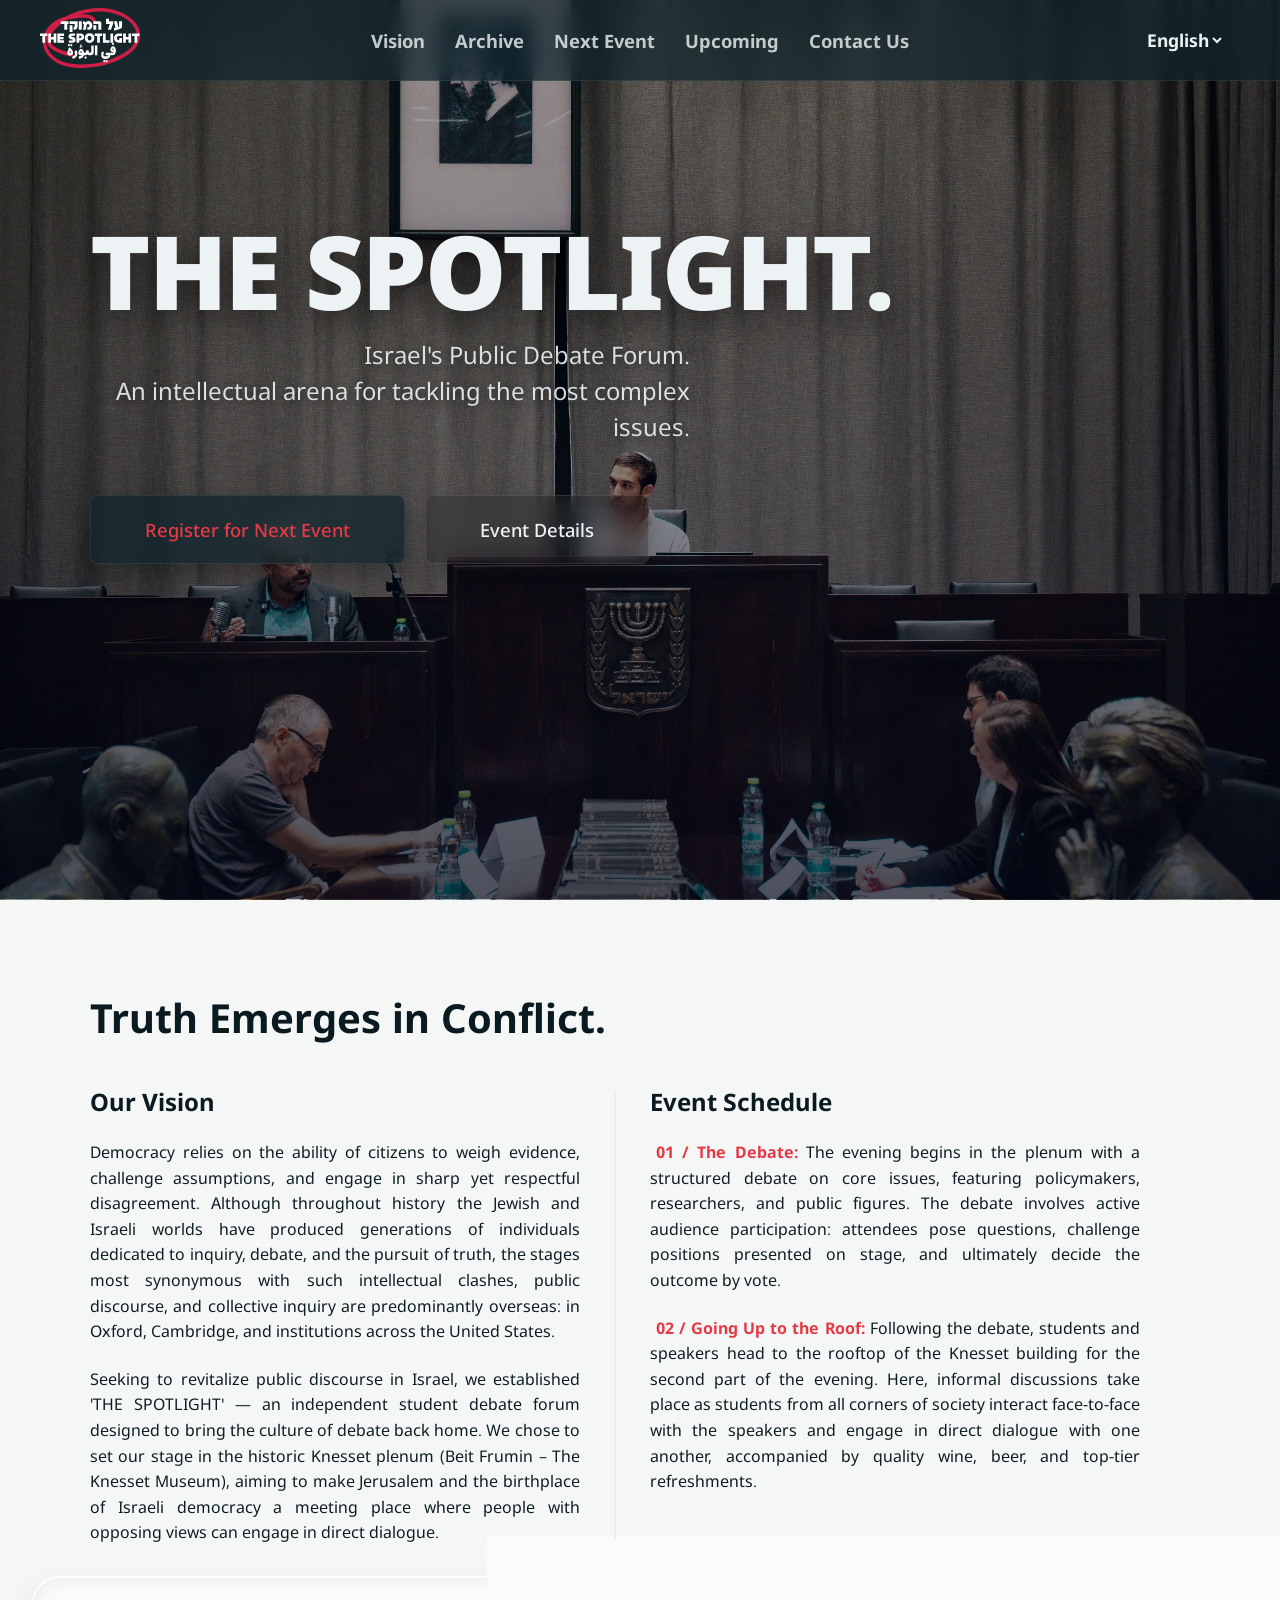
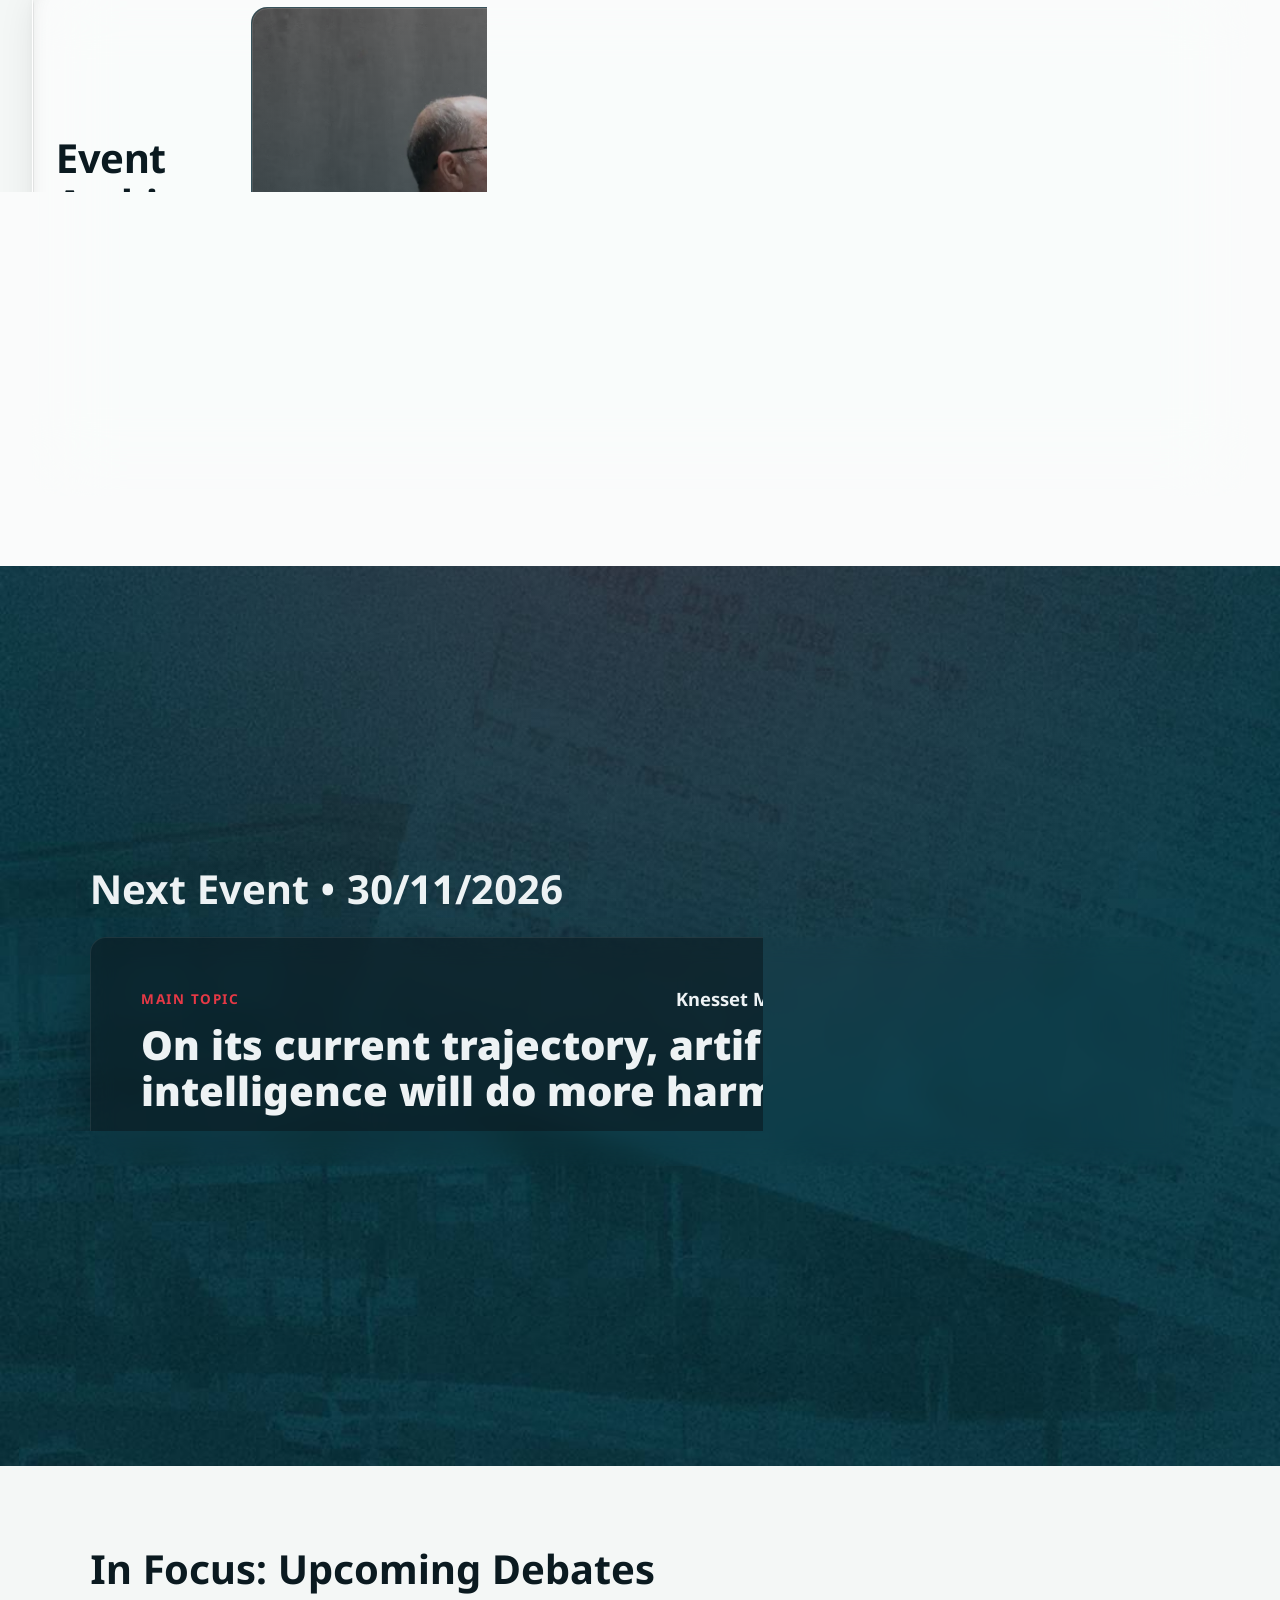
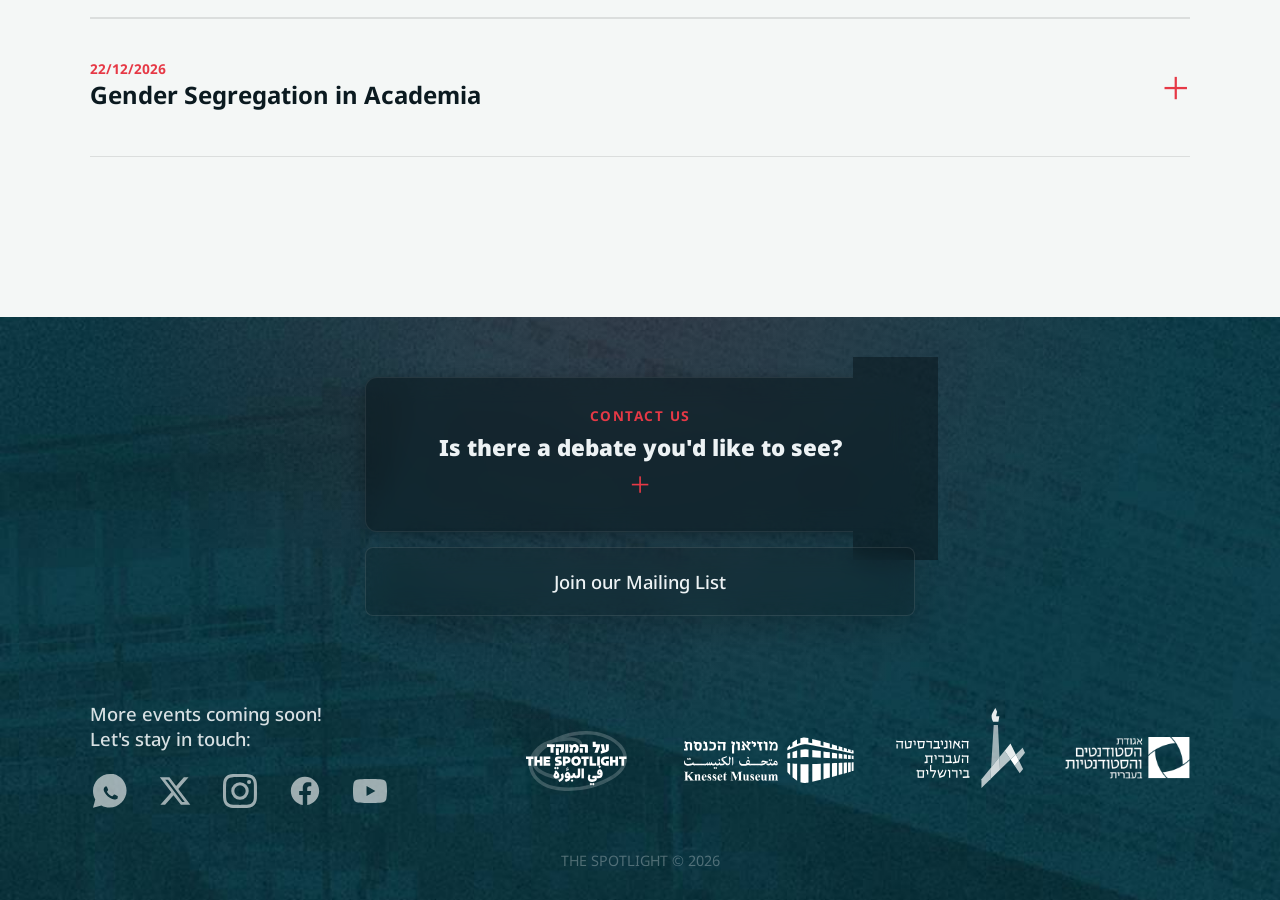
==== commit 475f0c66: "Refresh main script cache for December panel layout" ====
--- a/index.html
+++ b/index.html
@@ -543,7 +543,7 @@
     <script src="https://challenges.cloudflare.com/turnstile/v0/api.js?render=explicit" async defer></script>
     <script src="js/tickets-config.js?v=2"></script>
     <script src="js/tickets.js?v=2"></script>
-    <script src="js/main.js?v=7"></script>
+    <script src="js/main.js?v=20261116-panel"></script>
     <script src="js/newsletter.js?v=1"></script>
 </body>
 
--- a/css/style.css
+++ b/css/style.css
@@ -2797,7 +2797,7 @@
 .eg-lightbox { position: fixed; inset: 0; z-index: 3000; display: flex; align-items: center; justify-content: center; }
 .eg-lightbox[hidden] { display: none; }
 .eg-backdrop { position: absolute; inset: 0; background: rgba(0,0,0,0.92); }
-.eg-img { position: relative; max-width: 92vw; max-height: 78vh; object-fit: contain; border-radius: 4px; transition: transform 0.18s ease-out, opacity 0.18s ease-out; touch-action: pan-y pinch-zoom; }
+.eg-img { position: relative; max-width: 92vw; max-height: 78vh; object-fit: contain; border-radius: 4px; transition: transform 0.18s ease-out, opacity 0.18s ease-out; touch-action: pan-y pinch-zoom; cursor: grab; user-select: none; -webkit-user-select: none; }
 .eg-close, .eg-download { position: absolute; top: 16px; width: 36px; height: 36px; display: flex; align-items: center; justify-content: center; background: none; border: 0; color: var(--light-text, #edf2f4); cursor: pointer; z-index: 2; text-decoration: none; }
 .eg-close { left: 18px; top: 18px; font-size: 2rem; line-height: 1; }
 .eg-download { left: 76px; top: 18px; width: 46px; height: 46px; border-radius: 50%; opacity: .9; }
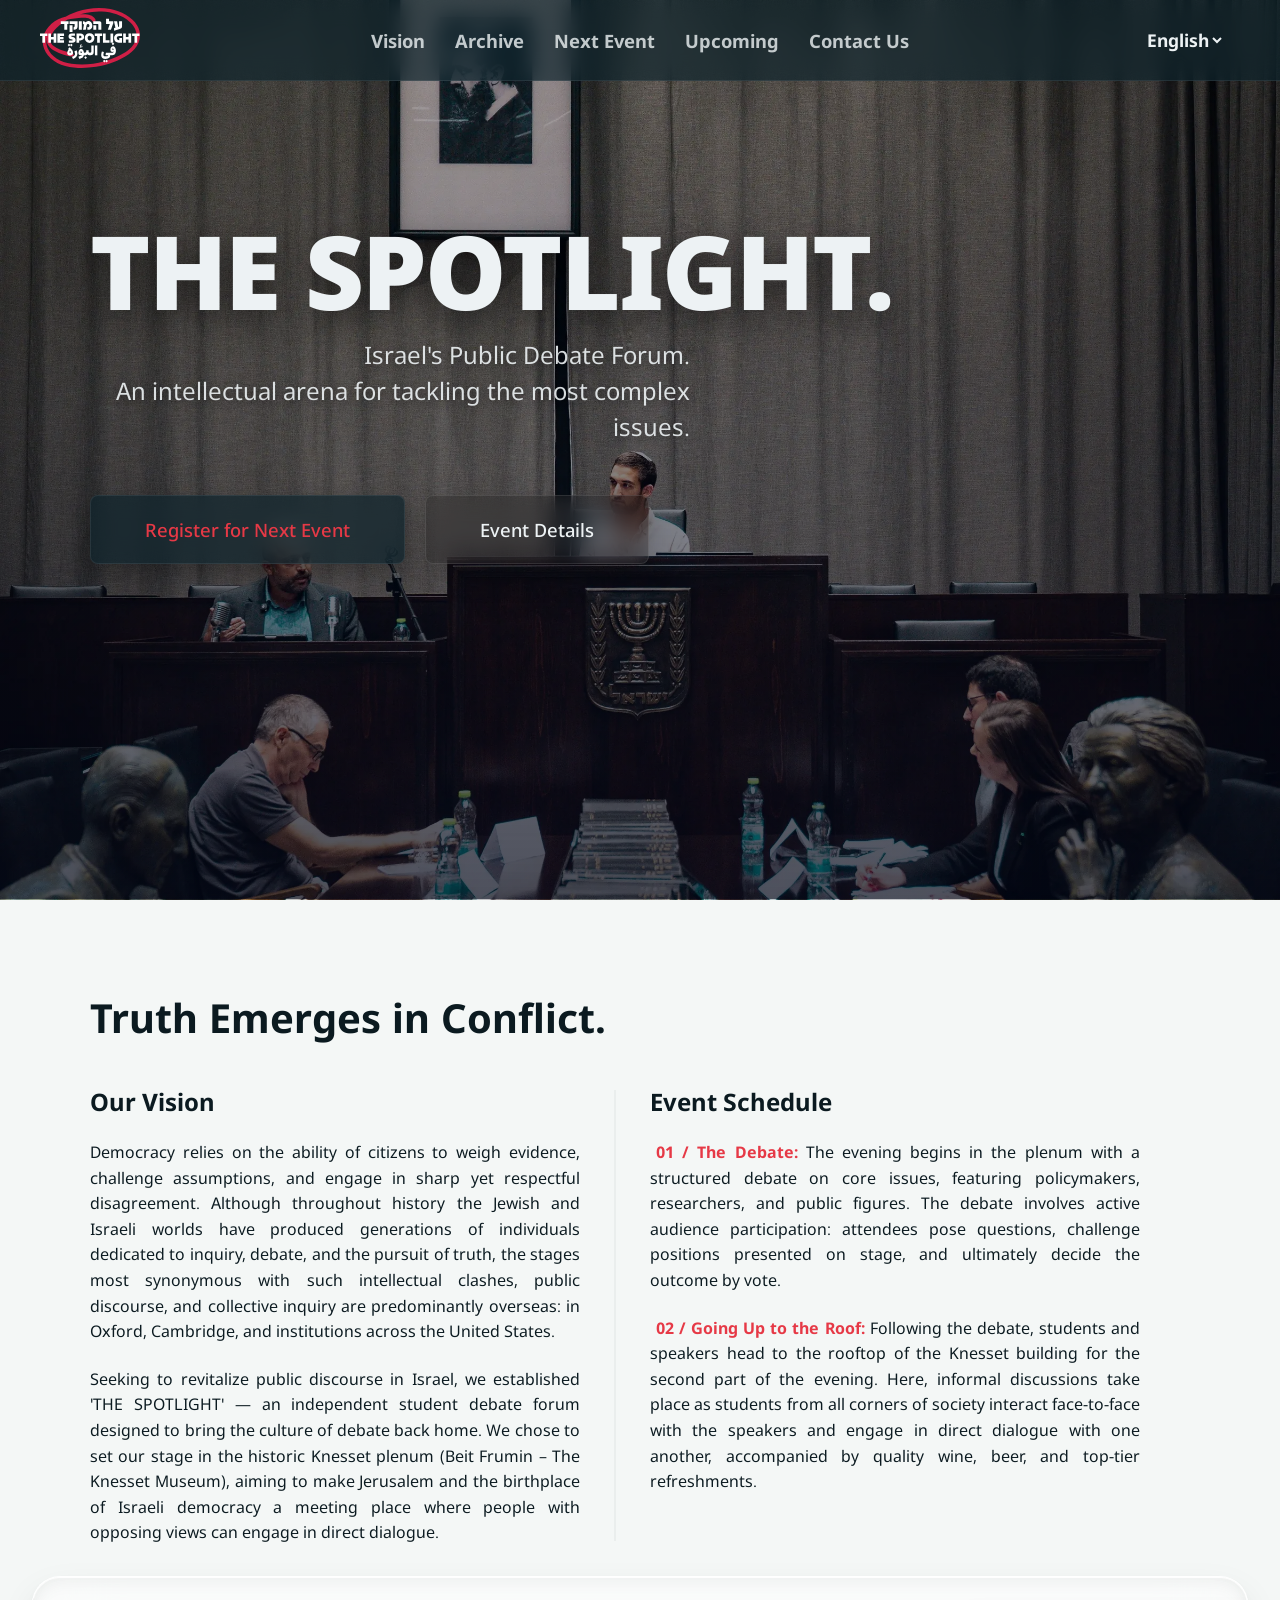
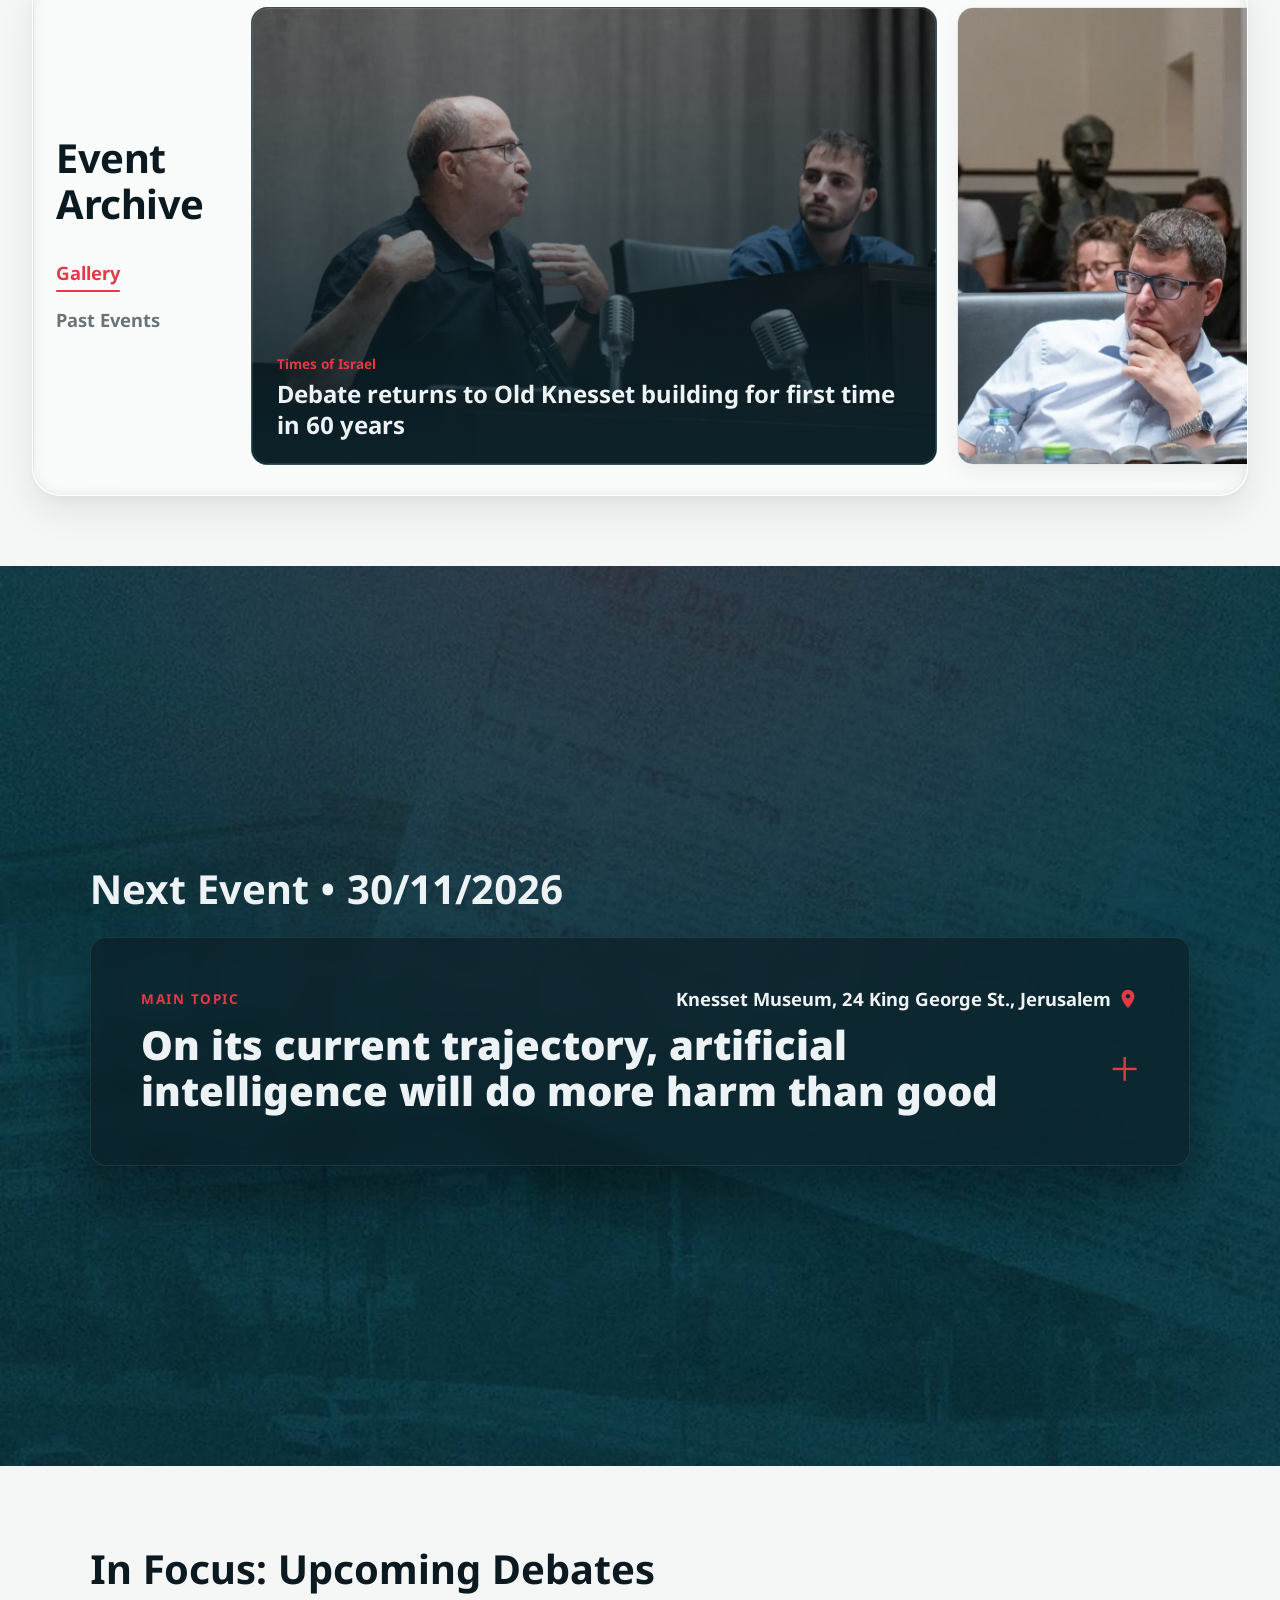
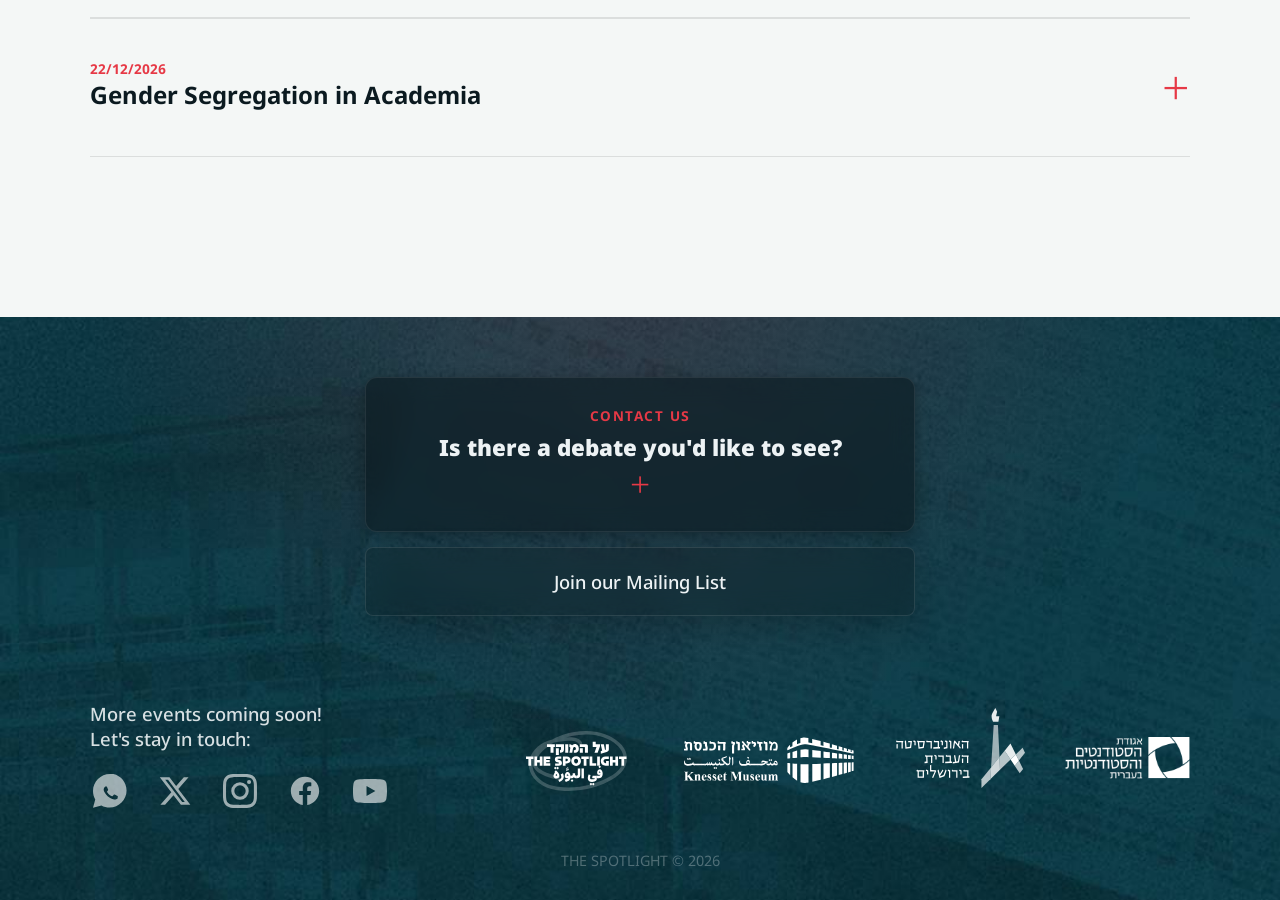
==== commit 072cc508: "Update index.html" ====
--- a/index.html
+++ b/index.html
@@ -45,6 +45,13 @@
     </script>
 
 
+<style>
+        /* Future panel lives on a light background. */
+        #future .side { background: rgba(0, 0, 0, 0.03); }
+        #future .speaker-info p { color: #102a33; }
+        #future .speaker-info span { color: #475569; }
+        #future .speaker-img { flex-shrink: 0; }
+    </style>
 <body>
     <section id="hero">
 
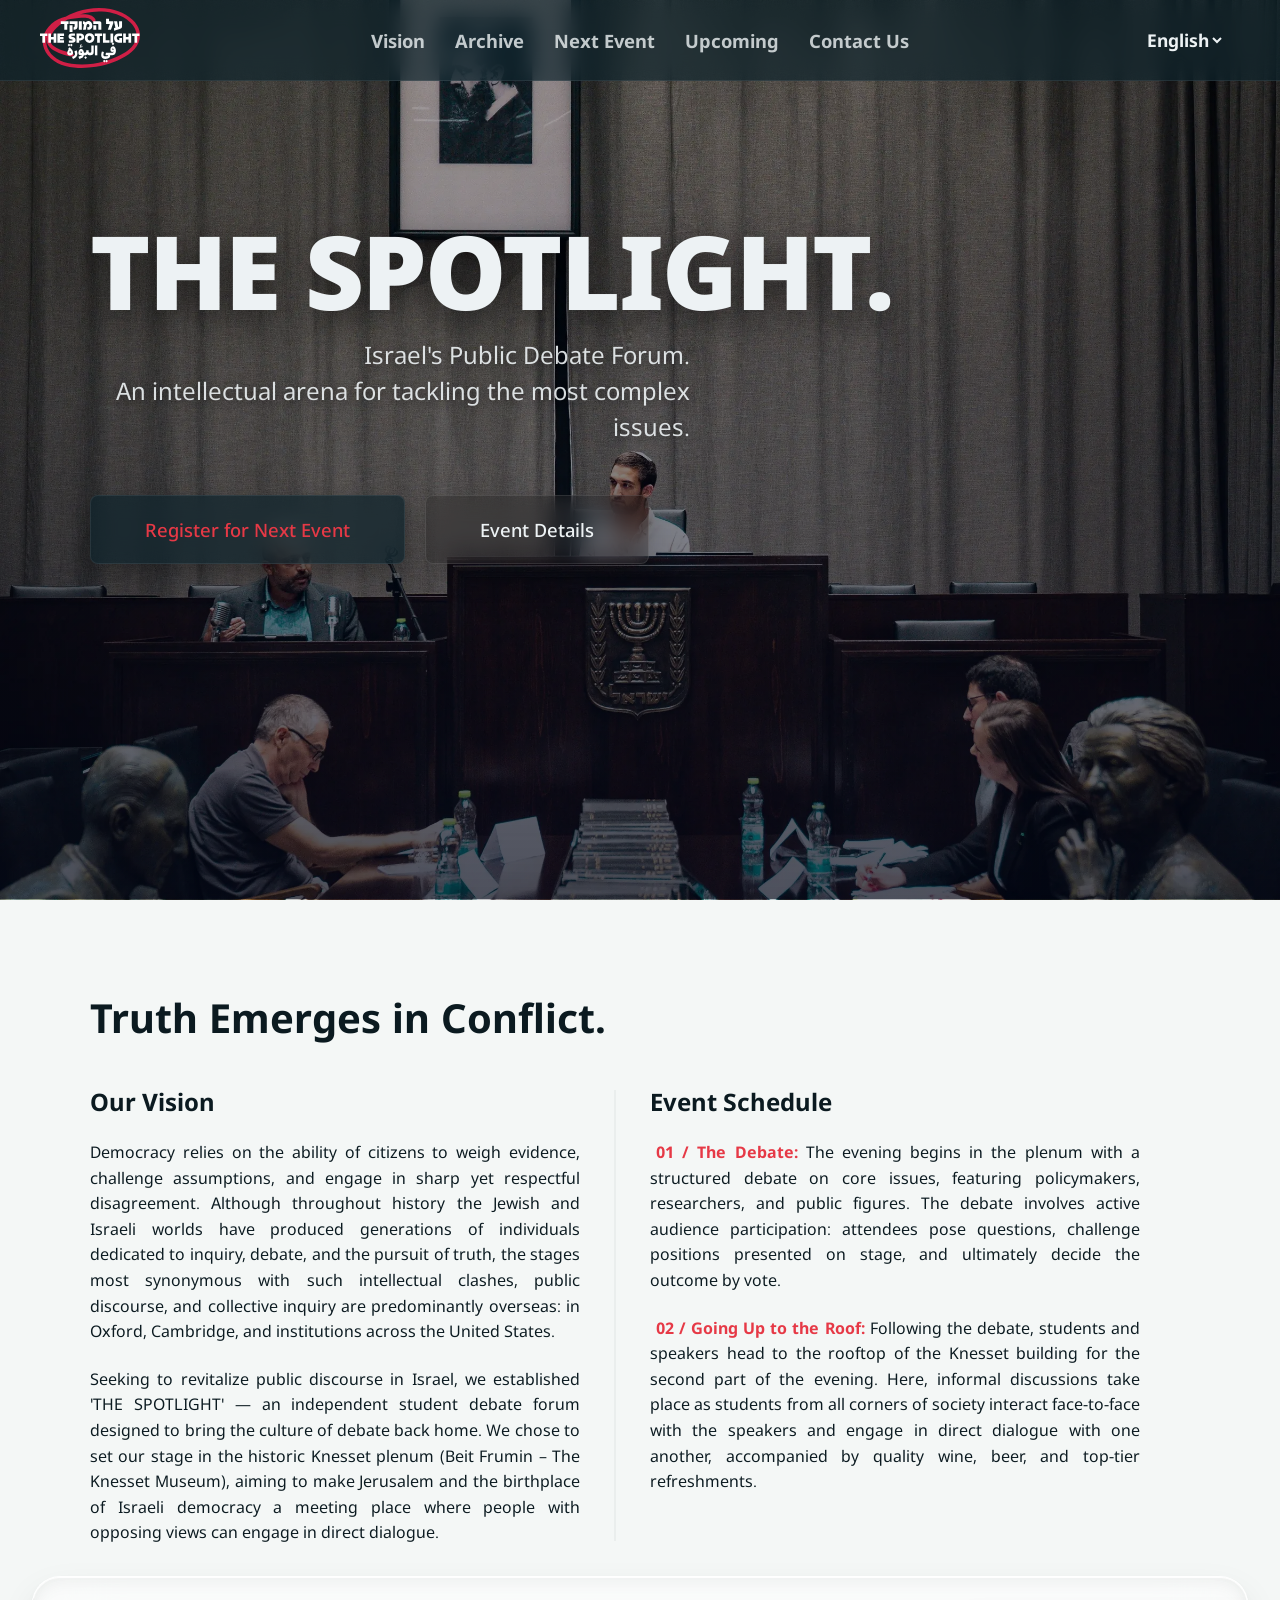
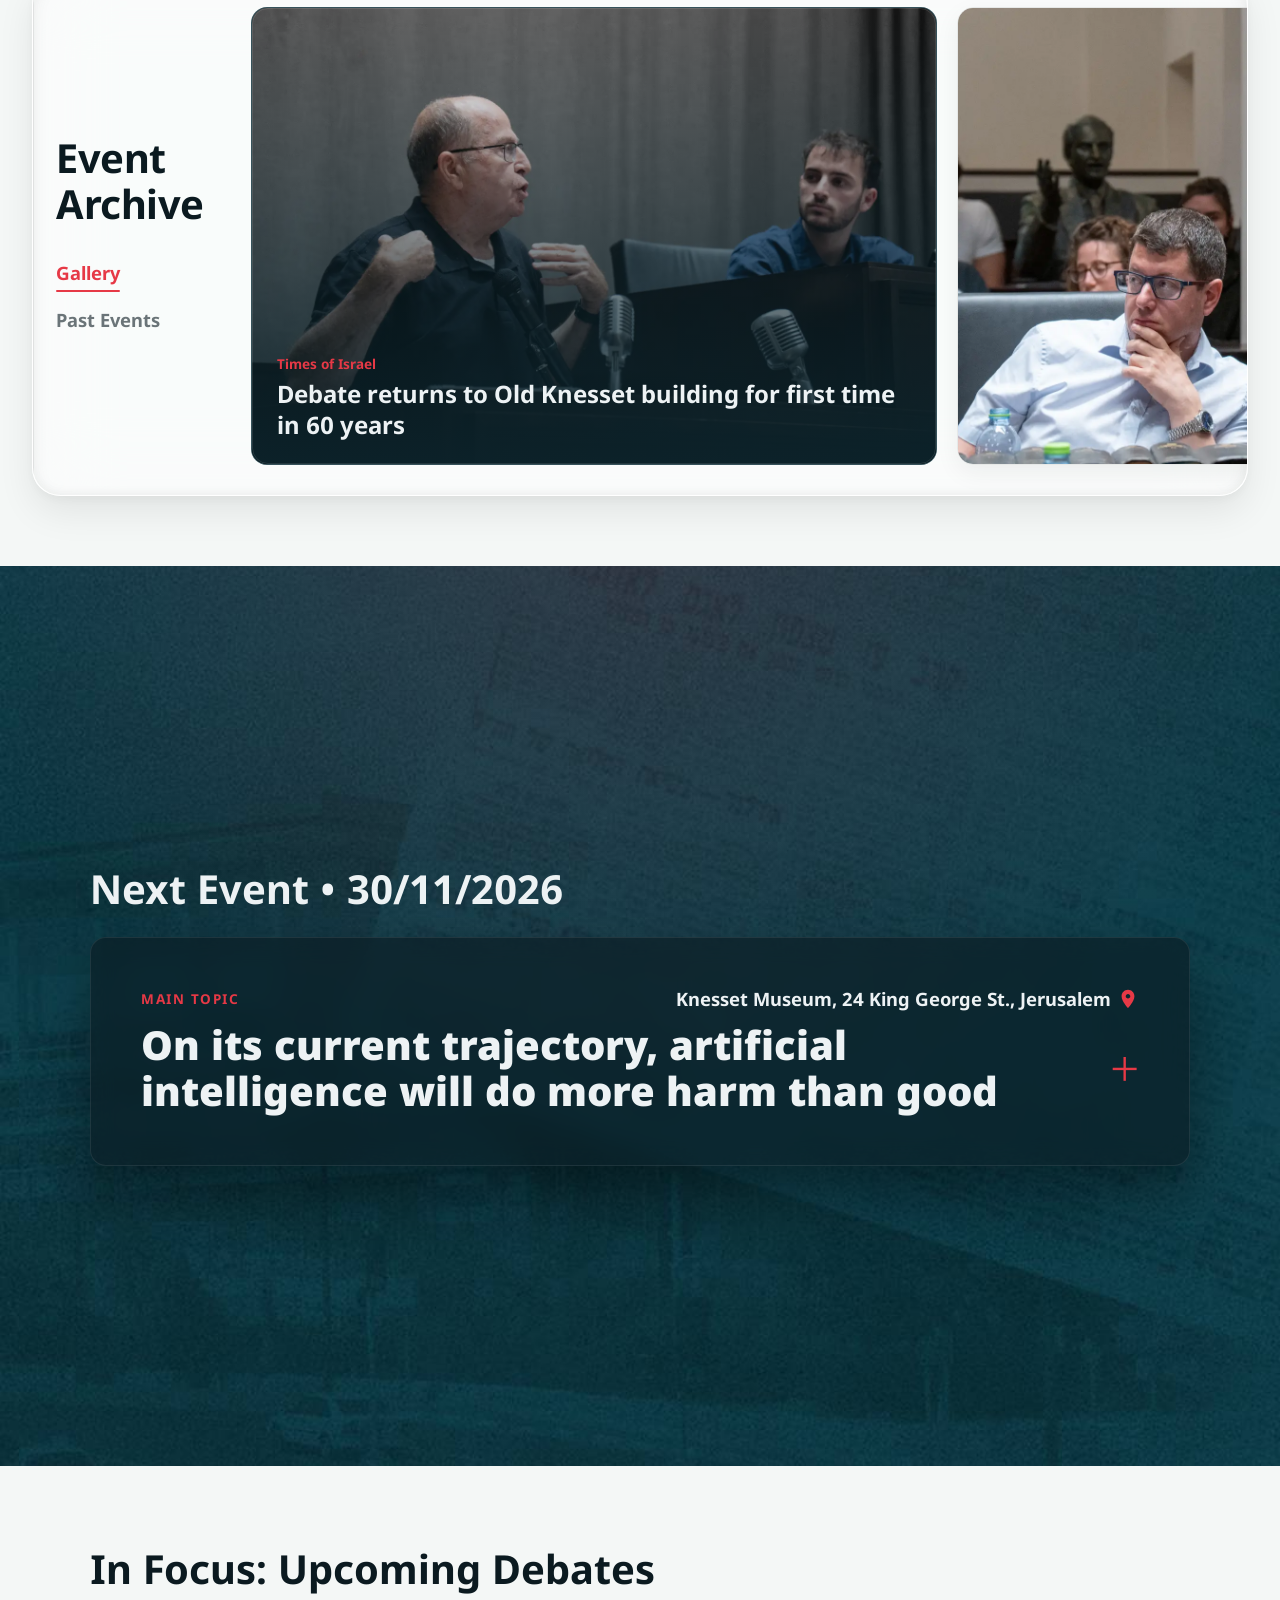
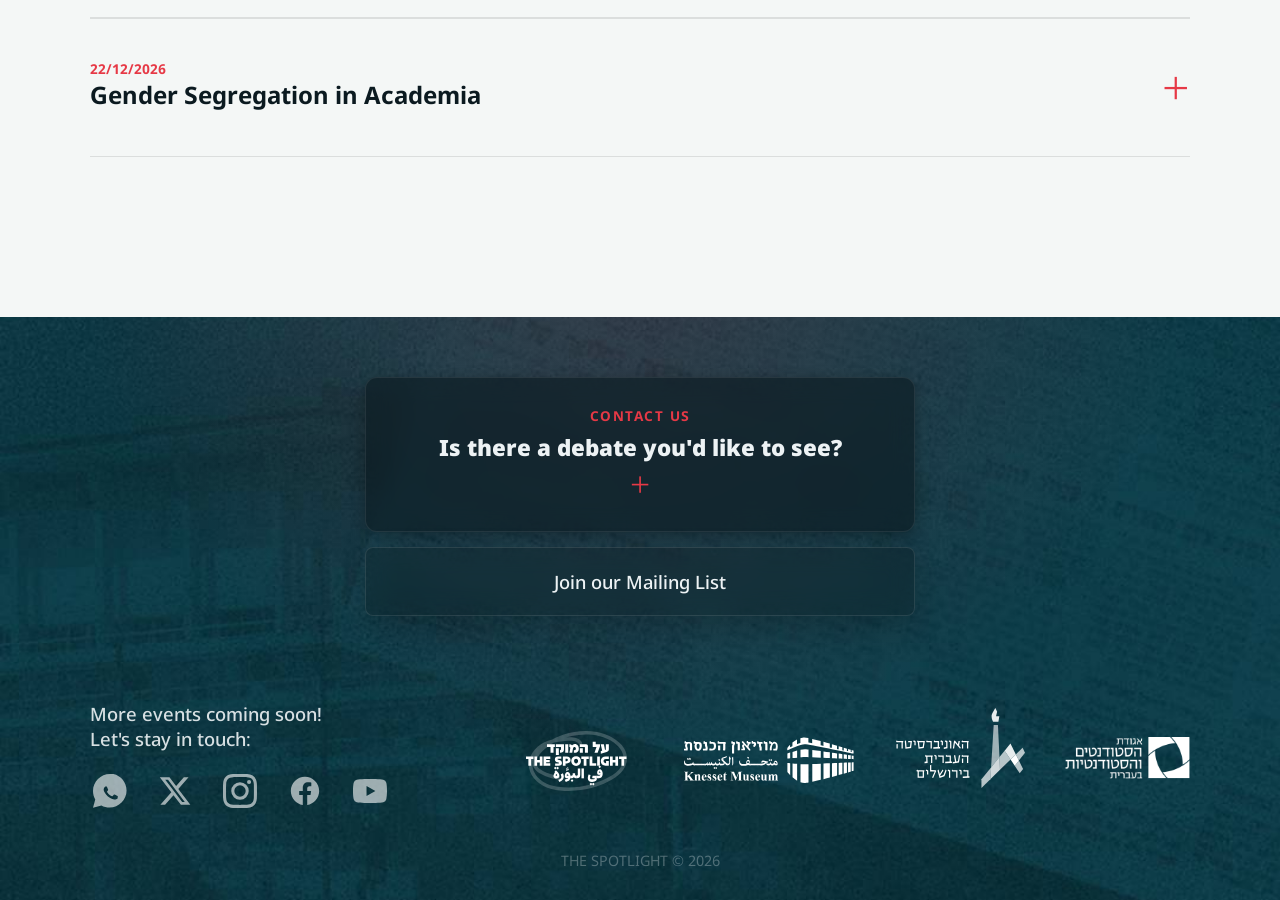
==== commit c88a3bd1: "Gallery: add 5 photos from 20.10 event to homepage strip (from R2 gallery)" ====
--- a/index.html
+++ b/index.html
@@ -47,6 +47,7 @@
 
 <style>
         /* Future panel lives on a light background. */
+        #future .event-row.open .event-details { max-height: none; }
         #future .side { background: rgba(0, 0, 0, 0.03); }
         #future .speaker-info p { color: #102a33; }
         #future .speaker-info span { color: #475569; }
@@ -184,11 +185,16 @@
                         </a>
                         <img src="assets/archive/732610773_18092832368096565_1071673198414799114_n.webp" alt="תמונת אווירה" class="flex-img" loading="lazy" decoding="async">
                         <img src="assets/archive/photo-01.webp" alt="תמונת אווירה" class="flex-img" loading="lazy" decoding="async">
+                        <img src="https://gallery.alhamoked.co.il/2026-10-20/DSC08460.webp" alt="תמונת אווירה" class="flex-img" loading="lazy" decoding="async">
+                        <img src="https://gallery.alhamoked.co.il/2026-10-20/DSC08411.webp" alt="תמונת אווירה" class="flex-img" loading="lazy" decoding="async">
                         <img src="assets/archive/731335965_18092832377096565_7592075476505963204_n.webp" alt="תמונת אווירה" class="flex-img" loading="lazy" decoding="async">
                         <img src="assets/archive/730713371_18092832341096565_2025634589810185414_n.webp" alt="תמונת אווירה" class="flex-img" loading="lazy" decoding="async">
                         <img src="assets/archive/731068116_18092832398096565_5347207243813597346_n.webp" alt="תמונת אווירה" class="flex-img" loading="lazy" decoding="async">
                         <img src="assets/archive/730786551_18092832380096565_2765289788235460997_n.webp" alt="תמונת אווירה" class="flex-img" loading="lazy" decoding="async">
                         <img src="assets/archive/730774671_18092832389096565_7998700426880721513_n.webp" alt="תמונת אווירה" class="flex-img" loading="lazy" decoding="async">
+                        <img src="https://gallery.alhamoked.co.il/2026-10-20/DSC08582.webp" alt="תמונת אווירה" class="flex-img" loading="lazy" decoding="async">
+                        <img src="https://gallery.alhamoked.co.il/2026-10-20/DSC08437.webp" alt="תמונת אווירה" class="flex-img" loading="lazy" decoding="async">
+                        <img src="https://gallery.alhamoked.co.il/2026-10-20/DSC08660.webp" alt="תמונת אווירה" class="flex-img" loading="lazy" decoding="async">
                     </div>
 
                     <div class="archive-track-flex tab-content" id="archiveTrack">
